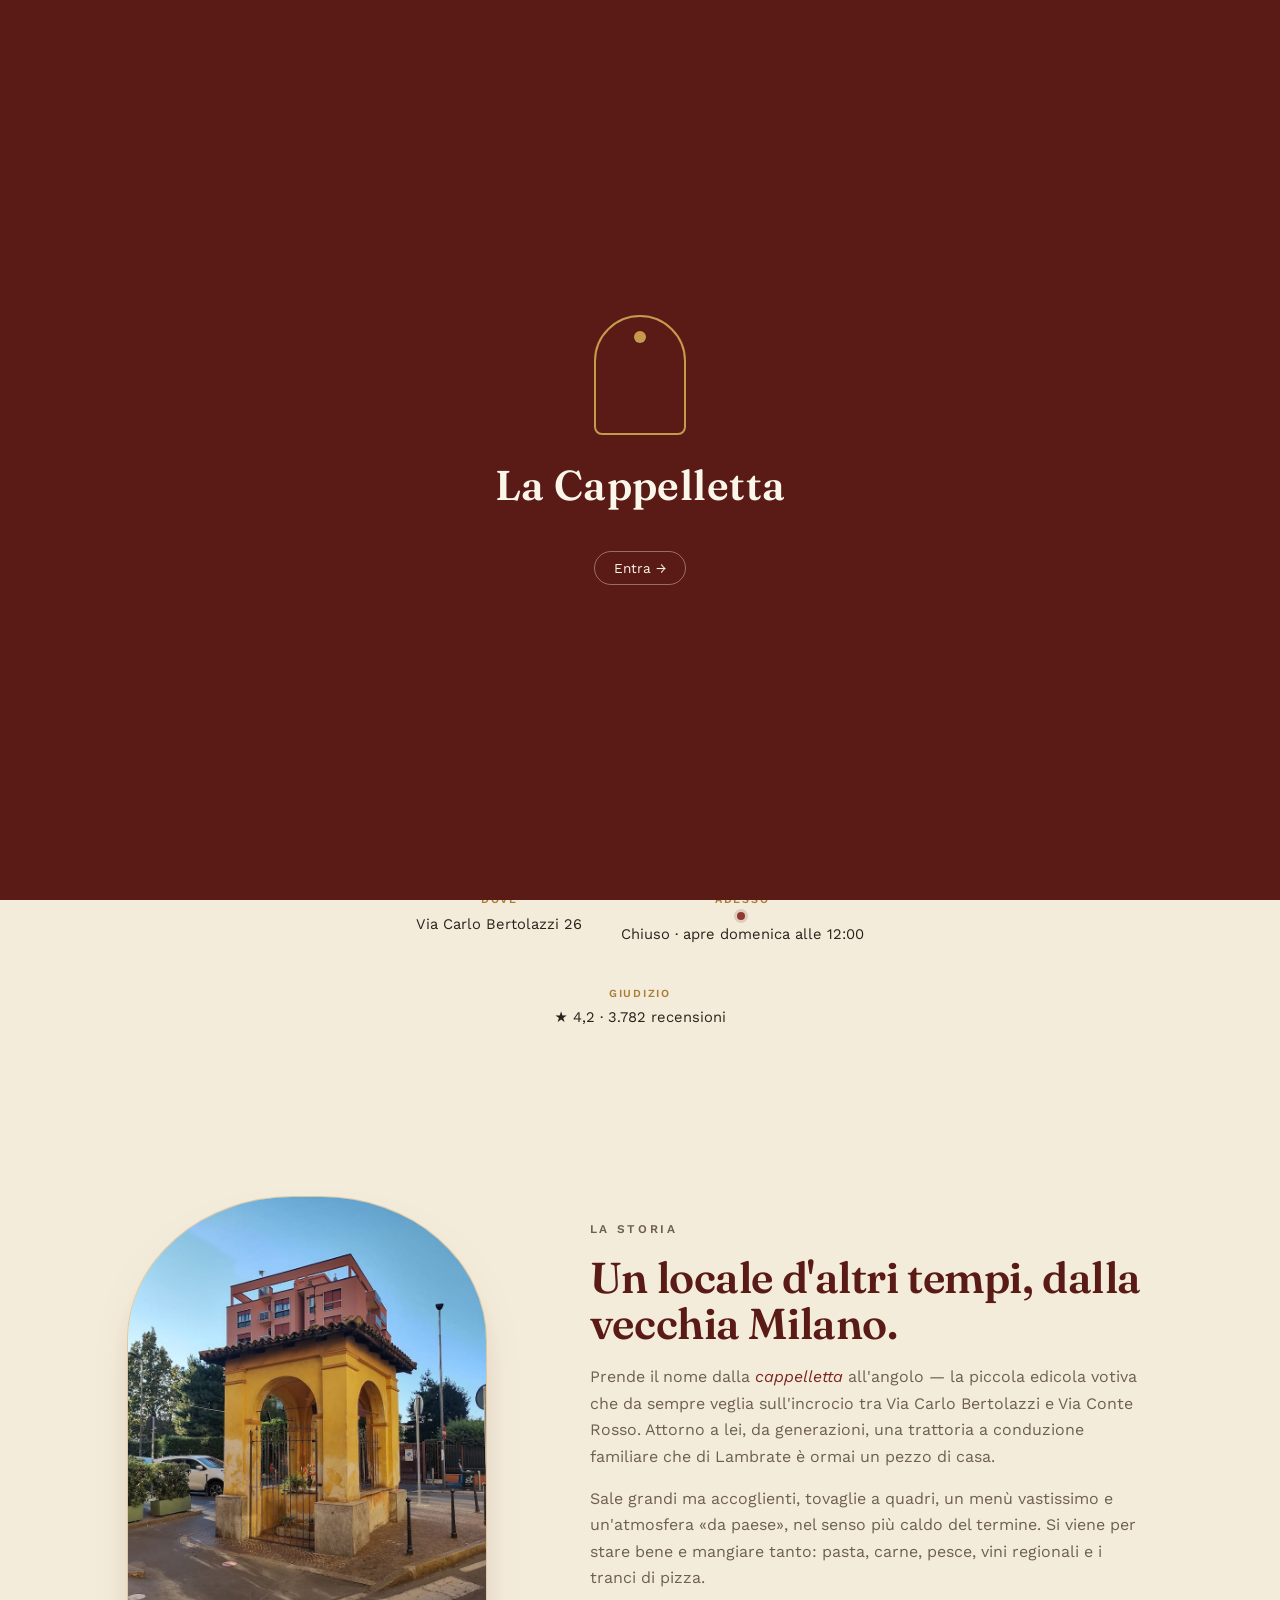
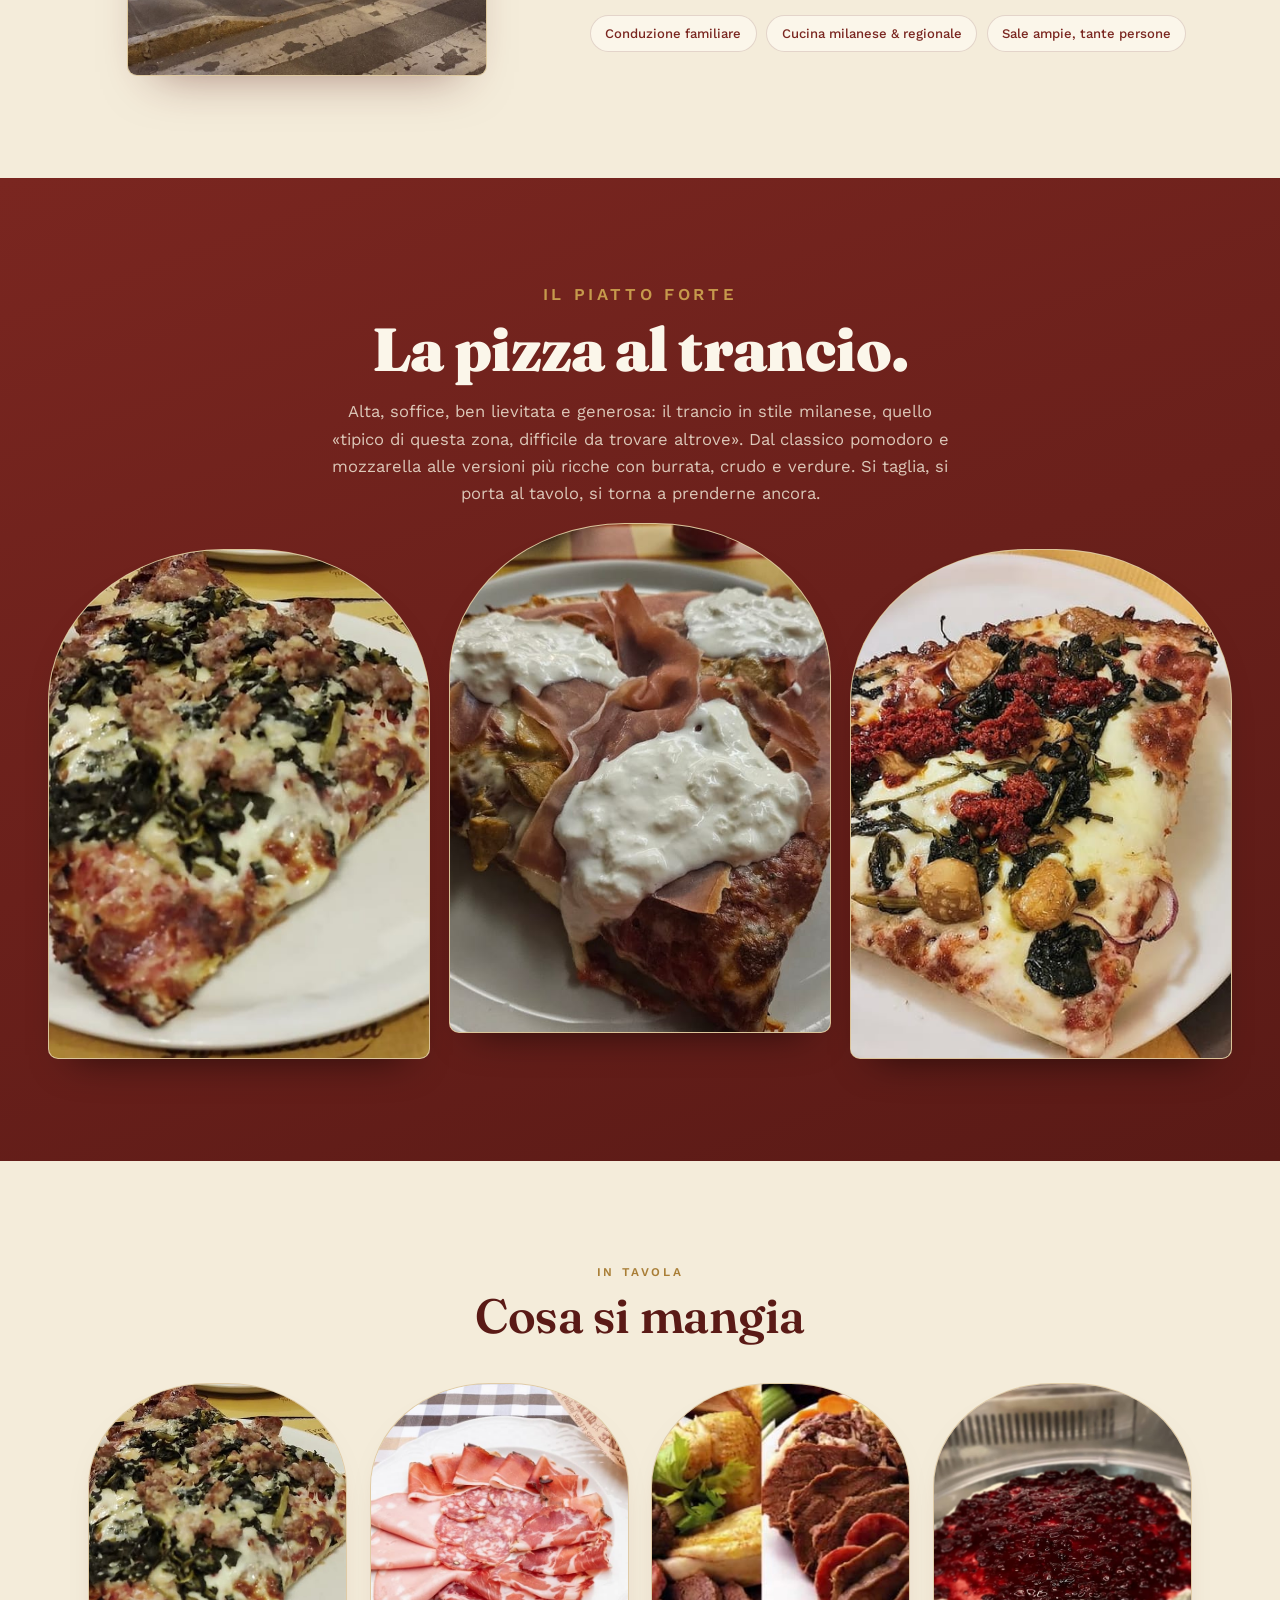
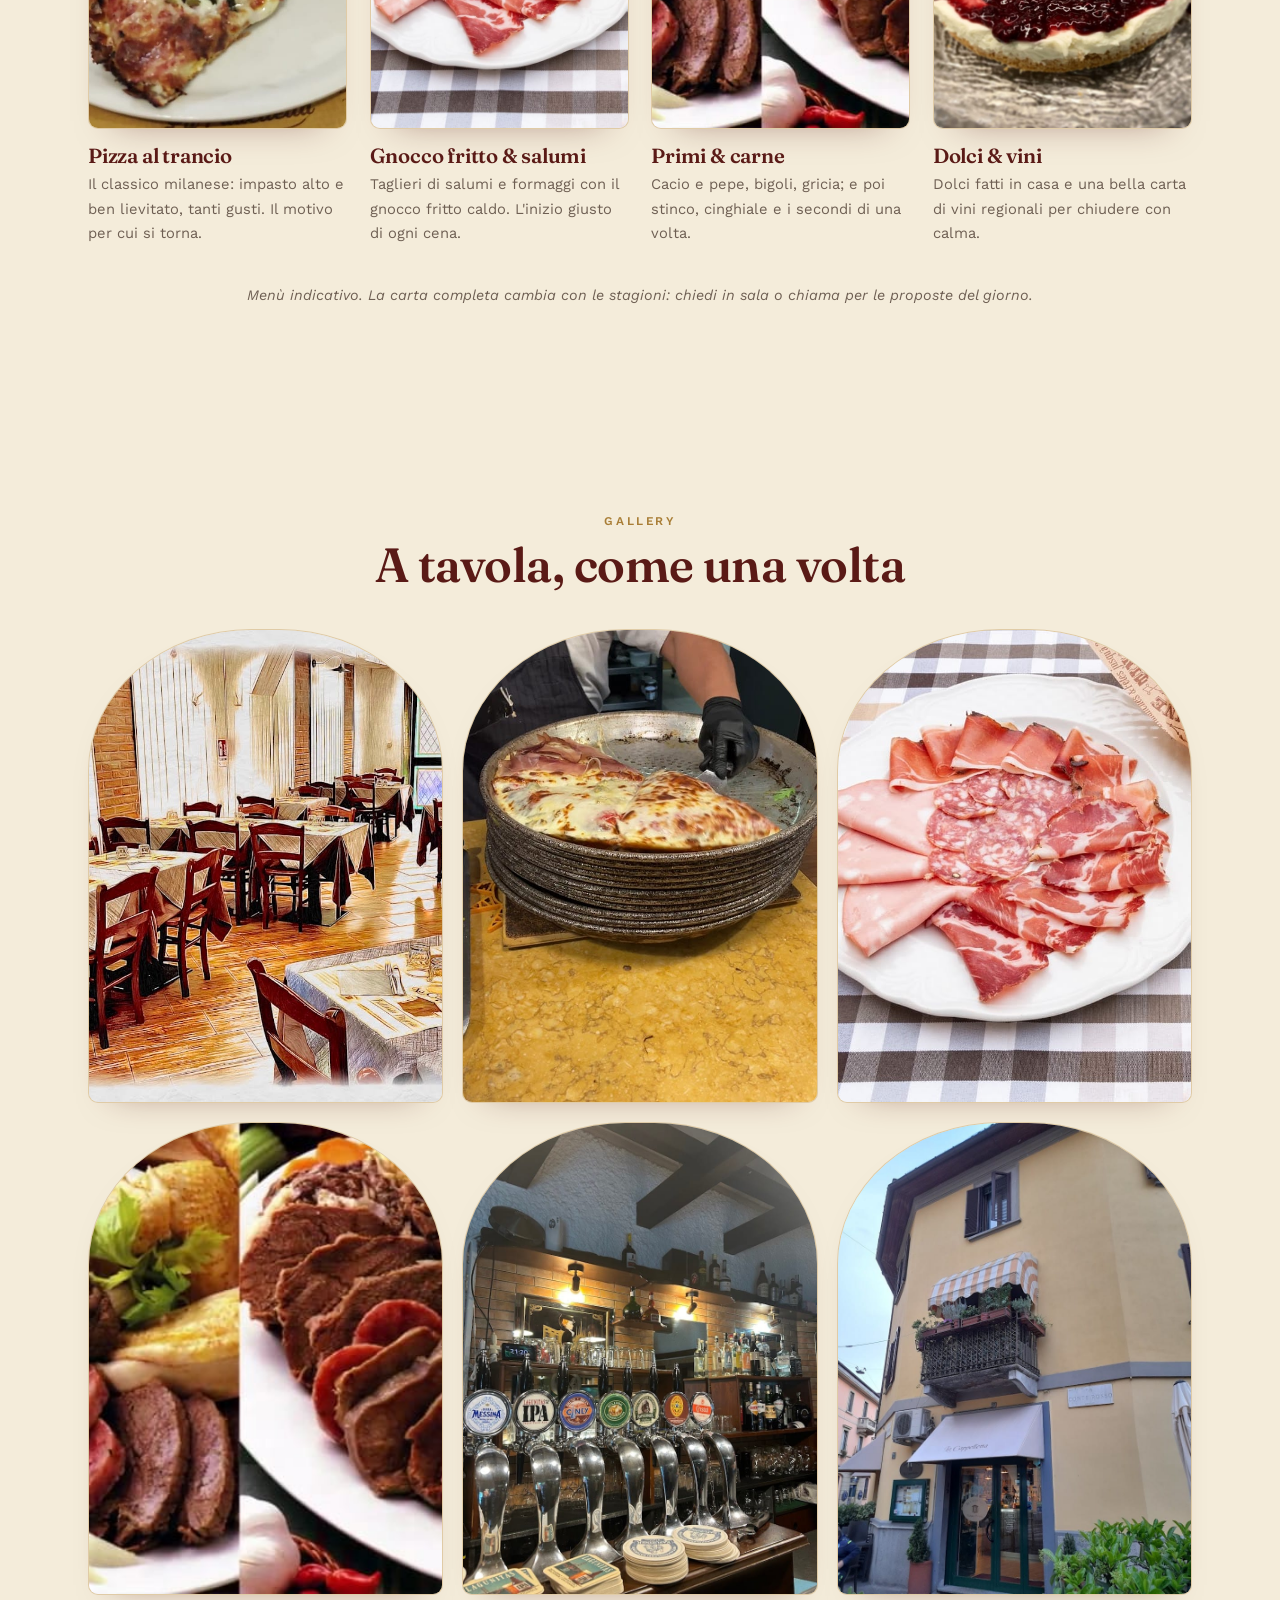
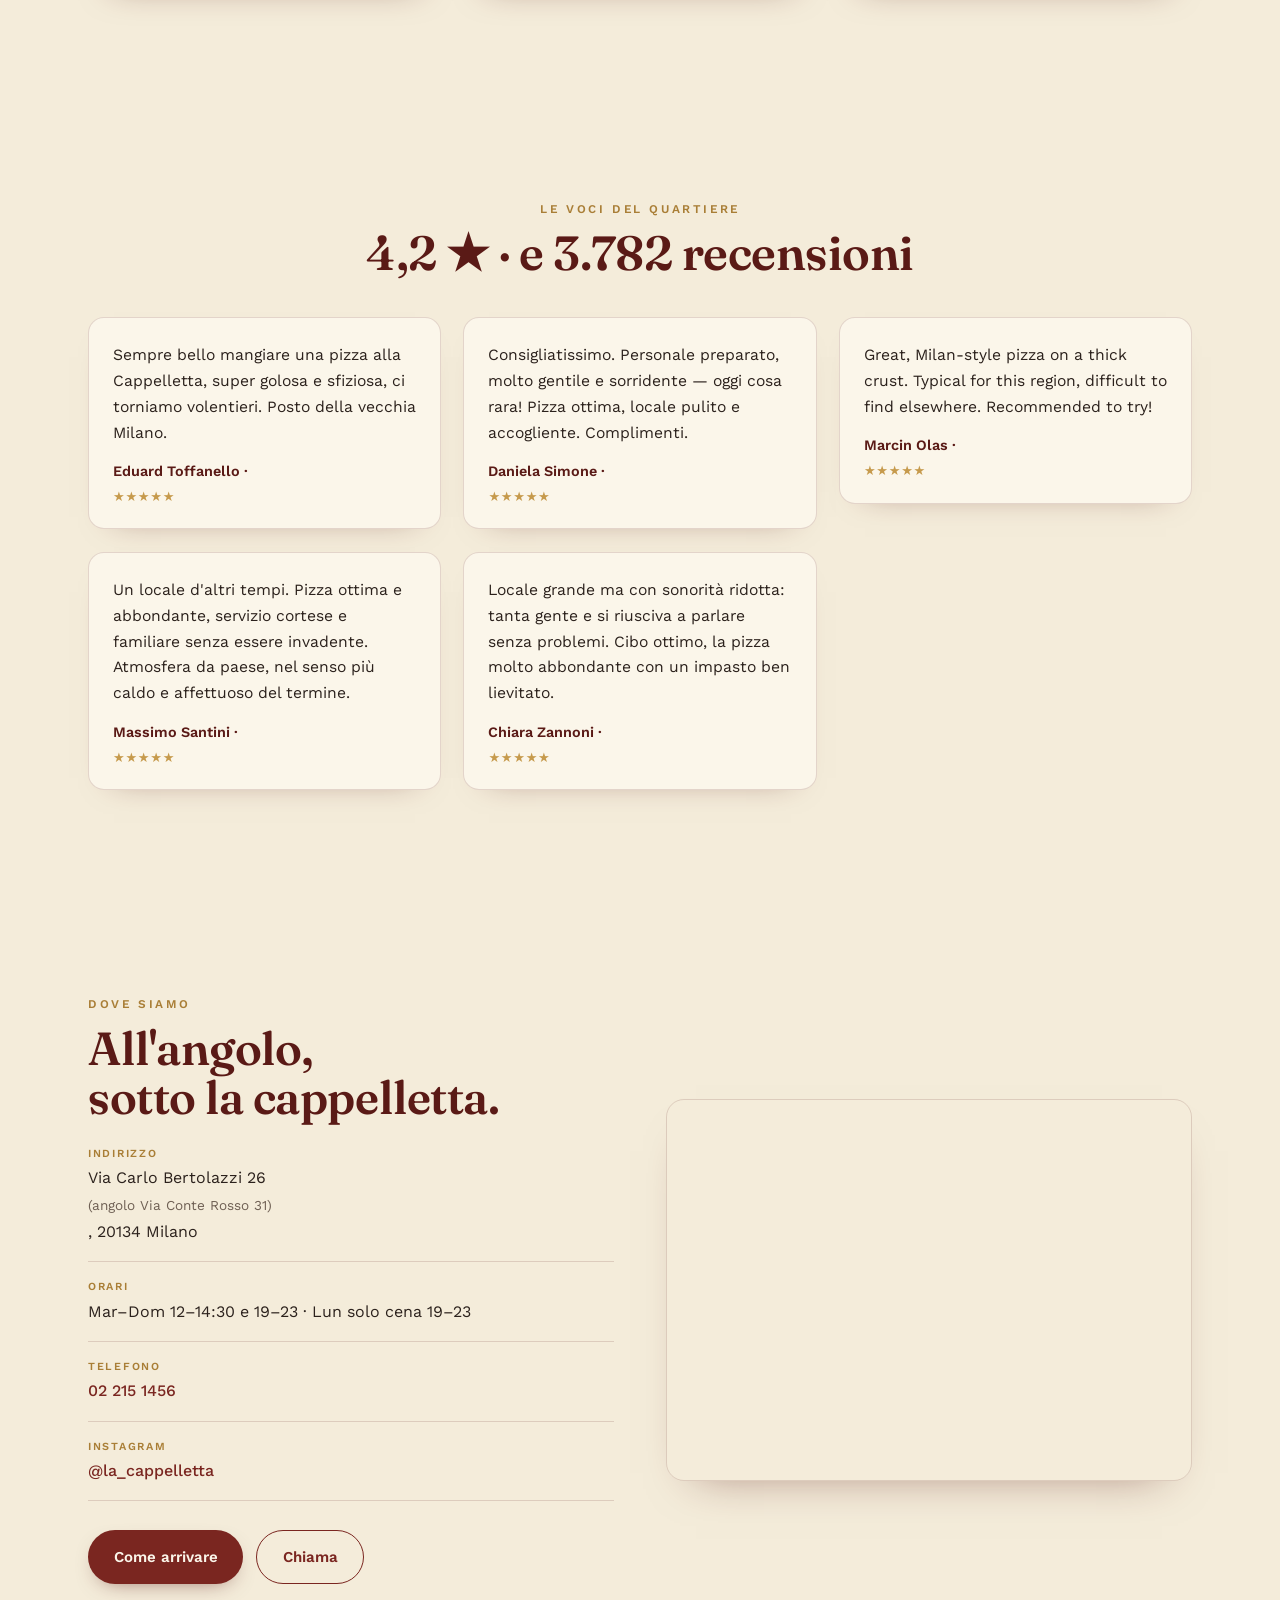
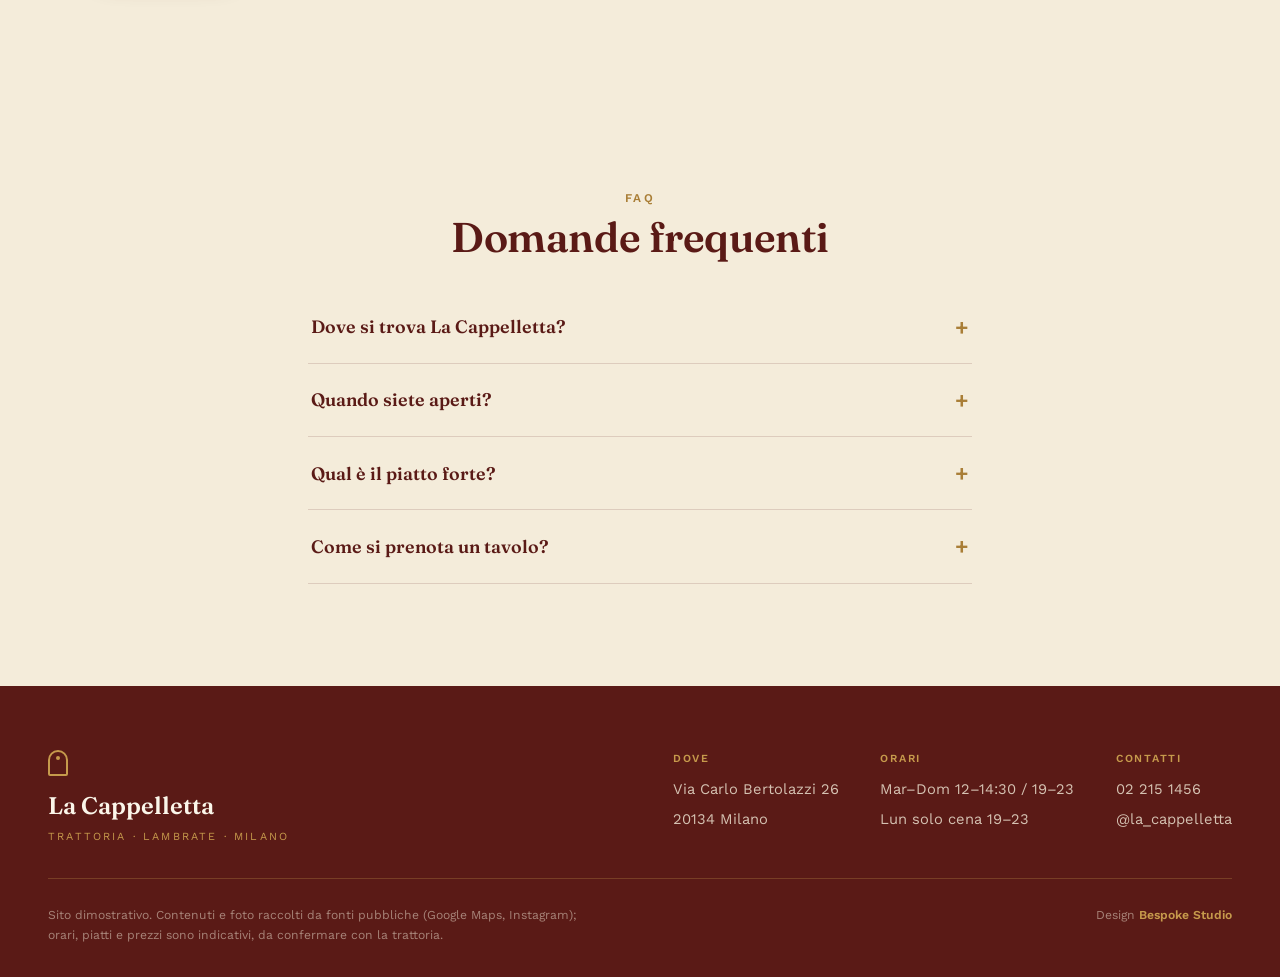
==== index.html @ 14e539c4 "La Cappelletta — sito vetrina trattoria Lambrate Co-Authored-By: Claude Opus 4.8 <noreply@anthropic." ====
<!DOCTYPE html>
<html lang="it">
<head>
<meta charset="UTF-8" />
<meta name="viewport" content="width=device-width, initial-scale=1.0" />
<title>La Cappelletta — trattoria & pizza al trancio a Lambrate · Milano</title>
<meta name="description" content="La Cappelletta: storica trattoria a conduzione familiare a Lambrate (Via Carlo Bertolazzi 26, Milano). Famosa per la pizza al trancio, il gnocco fritto e i grandi tranci. Un locale d'altri tempi, dalla vecchia Milano." />
<link rel="canonical" href="https://rotenzark.github.io/la-cappelletta/" />
<meta name="theme-color" content="#5A1A16" />
<meta property="og:type" content="restaurant.restaurant" />
<meta property="og:site_name" content="La Cappelletta" />
<meta property="og:title" content="La Cappelletta — trattoria & pizza al trancio · Lambrate" />
<meta property="og:description" content="Storica trattoria di Lambrate, famosa per la pizza al trancio e il gnocco fritto. Un locale d'altri tempi." />
<meta property="og:image" content="https://rotenzark.github.io/la-cappelletta/img/og-image.jpg" />
<meta property="og:url" content="https://rotenzark.github.io/la-cappelletta/" />
<meta property="og:locale" content="it_IT" />
<meta name="twitter:card" content="summary_large_image" />
<meta name="twitter:title" content="La Cappelletta — Lambrate, Milano" />
<meta name="twitter:description" content="Trattoria storica & pizza al trancio. Un locale d'altri tempi, dalla vecchia Milano." />
<meta name="twitter:image" content="https://rotenzark.github.io/la-cappelletta/img/og-image.jpg" />
<link rel="icon" href="img/favicon.svg" type="image/svg+xml" />
<link rel="icon" href="img/favicon-32.png" sizes="32x32" type="image/png" />
<link rel="apple-touch-icon" href="img/apple-touch-icon.png" />
<link rel="preconnect" href="https://fonts.googleapis.com" />
<link rel="preconnect" href="https://fonts.gstatic.com" crossorigin />
<link href="https://fonts.googleapis.com/css2?family=Fraunces:ital,opsz,wght@0,9..144,400;0,9..144,600;0,9..144,900;1,9..144,400;1,9..144,600&family=Work+Sans:wght@400;500;600&display=swap" rel="stylesheet" />
<link rel="stylesheet" href="css/styles.css?v=1" />
<script type="application/ld+json">
{
  "@context": "https://schema.org", "@type": "Restaurant",
  "name": "La Cappelletta",
  "description": "Storica trattoria a conduzione familiare a Lambrate, Milano: pizza al trancio, gnocco fritto, salumi, primi della casa e carni.",
  "url": "https://rotenzark.github.io/la-cappelletta/",
  "telephone": "+39022151456", "priceRange": "€€",
  "servesCuisine": ["Italiana", "Pizza al trancio", "Trattoria"],
  "image": "https://rotenzark.github.io/la-cappelletta/img/hero-facade.jpg",
  "address": { "@type": "PostalAddress", "streetAddress": "Via Carlo Bertolazzi 26", "addressLocality": "Milano", "postalCode": "20134", "addressCountry": "IT" },
  "geo": { "@type": "GeoCoordinates", "latitude": 45.4844168, "longitude": 9.2423525 },
  "aggregateRating": { "@type": "AggregateRating", "ratingValue": "4.2", "reviewCount": "3782" },
  "openingHoursSpecification": [
    { "@type": "OpeningHoursSpecification", "dayOfWeek": ["Tuesday","Wednesday","Thursday","Friday","Saturday","Sunday"], "opens": "12:00", "closes": "14:30" },
    { "@type": "OpeningHoursSpecification", "dayOfWeek": ["Monday","Tuesday","Wednesday","Thursday","Friday","Saturday","Sunday"], "opens": "19:00", "closes": "23:00" }
  ],
  "sameAs": ["https://instagram.com/la_cappelletta", "https://trattorialacappelletta.it"]
}
</script>
<script type="application/ld+json">
{
  "@context": "https://schema.org", "@type": "FAQPage",
  "mainEntity": [
    { "@type": "Question", "name": "Dove si trova La Cappelletta?", "acceptedAnswer": { "@type": "Answer", "text": "In Via Carlo Bertolazzi 26, all'angolo con Via Conte Rosso 31, a Lambrate (Milano)." } },
    { "@type": "Question", "name": "Quando siete aperti?", "acceptedAnswer": { "@type": "Answer", "text": "Da martedì a domenica 12–14:30 e 19–23. Lunedì solo cena, 19–23." } },
    { "@type": "Question", "name": "Qual è il piatto forte?", "acceptedAnswer": { "@type": "Answer", "text": "La pizza al trancio in stile milanese, alta e abbondante, insieme al gnocco fritto con i salumi." } },
    { "@type": "Question", "name": "Come si prenota un tavolo?", "acceptedAnswer": { "@type": "Answer", "text": "Chiamando lo 02 215 1456. La trattoria è grande ma molto frequentata: meglio prenotare." } }
  ]
}
</script>
</head>
<body>

<div id="intro" aria-hidden="true">
  <div class="intro-mark"><span class="intro-arch"></span><p>La Cappelletta</p></div>
  <button id="intro-skip" data-i18n="intro.skip">Entra →</button>
</div>

<header id="site-header">
  <a href="#top" class="brand" aria-label="La Cappelletta — home">
    <span class="brand-arch" aria-hidden="true"></span>
    <span class="brand-txt"><b>La Cappelletta</b><i data-i18n="brand.sub">Trattoria · Lambrate</i></span>
  </a>
  <nav class="nav" aria-label="Navigazione">
    <a href="#storia" data-i18n="nav.storia">La storia</a>
    <a href="#trancio" data-i18n="nav.trancio">Il trancio</a>
    <a href="#tavola" data-i18n="nav.tavola">In tavola</a>
    <a href="#gallery" data-i18n="nav.gallery">Gallery</a>
    <a href="#dove" data-i18n="nav.dove">Dove</a>
  </nav>
  <div class="head-actions">
    <div class="lang" role="group" aria-label="Lingua"><button data-lang="it" class="active">IT</button><span>/</span><button data-lang="en">EN</button></div>
    <a class="btn-book" href="tel:+39022151456"><span data-i18n="cta.book">Prenota</span></a>
    <button id="burger" aria-label="Menu" aria-expanded="false"><span></span><span></span><span></span></button>
  </div>
</header>

<!-- HERO · portale ad arco -->
<section id="top" class="hero">
  <p class="hero-kicker reveal" data-i18n="hero.kicker">Trattoria · Pizza al trancio · dal cuore di Lambrate</p>
  <h1 class="hero-title reveal reveal-d1">La <em>Cappelletta</em></h1>
  <figure class="hero-arch arch reveal reveal-d2">
    <img src="img/hero-facade.jpg" alt="La Cappelletta all'angolo di Via Conte Rosso, di sera" width="1400" height="1050" fetchpriority="high" />
    <span class="keystone" aria-hidden="true"></span>
  </figure>
  <p class="hero-sub reveal reveal-d2" data-i18n="hero.sub">Una storica trattoria a conduzione familiare, all'angolo dove veglia la piccola cappelletta. Pasta, carne, pesce e i grandi tranci di pizza che l'hanno resa un'icona del quartiere.</p>
  <div class="hero-cta reveal reveal-d3">
    <a class="btn btn-solid" href="tel:+39022151456" data-i18n="hero.cta1">Prenota un tavolo</a>
    <a class="btn btn-line" href="#trancio" data-i18n="hero.cta2">Il piatto forte</a>
  </div>
  <div class="hero-facts reveal reveal-d3">
    <span><b data-i18n="hero.f1">Dove</b>Via Carlo Bertolazzi 26</span>
    <span class="hf-live"><b data-i18n="hero.f2">Adesso</b><span id="live-dot"></span> <span id="live-text" data-i18n="hero.live">Controllo orari…</span></span>
    <span><b data-i18n="hero.f3">Giudizio</b>★ 4,2 · 3.782 recensioni</span>
  </div>
</section>

<!-- LA STORIA -->
<section id="storia" class="section storia">
  <figure class="storia-arch arch reveal">
    <img src="img/cappelletta.jpg" alt="La cappelletta, la piccola edicola votiva all'angolo" width="786" height="1050" loading="lazy" />
  </figure>
  <div class="storia-copy reveal">
    <p class="kicker" data-i18n="storia.kicker">La storia</p>
    <h2 data-i18n="storia.h2">Un locale d'altri tempi, dalla vecchia Milano.</h2>
    <p data-i18n="storia.p1">Prende il nome dalla <em>cappelletta</em> all'angolo — la piccola edicola votiva che da sempre veglia sull'incrocio tra Via Carlo Bertolazzi e Via Conte Rosso. Attorno a lei, da generazioni, una trattoria a conduzione familiare che di Lambrate è ormai un pezzo di casa.</p>
    <p data-i18n="storia.p2">Sale grandi ma accoglienti, tovaglie a quadri, un menù vastissimo e un'atmosfera «da paese», nel senso più caldo del termine. Si viene per stare bene e mangiare tanto: pasta, carne, pesce, vini regionali e i tranci di pizza.</p>
    <ul class="storia-badges">
      <li data-i18n="storia.b1">Conduzione familiare</li>
      <li data-i18n="storia.b2">Cucina milanese &amp; regionale</li>
      <li data-i18n="storia.b3">Sale ampie, tante persone</li>
    </ul>
  </div>
</section>

<!-- IL TRANCIO · piatto-firma -->
<section id="trancio" class="section trancio">
  <div class="trancio-head reveal">
    <p class="kicker" data-i18n="trancio.kicker">Il piatto forte</p>
    <h2 data-i18n="trancio.h2">La pizza al trancio.</h2>
    <p data-i18n="trancio.p">Alta, soffice, ben lievitata e generosa: il trancio in stile milanese, quello «tipico di questa zona, difficile da trovare altrove». Dal classico pomodoro e mozzarella alle versioni più ricche con burrata, crudo e verdure. Si taglia, si porta al tavolo, si torna a prenderne ancora.</p>
  </div>
  <div class="trancio-grid">
    <figure class="arch reveal"><img src="img/trancio-1.jpg" alt="Trancio di pizza con salsiccia e verdure" width="1400" height="788" loading="lazy" /></figure>
    <figure class="arch reveal reveal-d1"><img src="img/trancio-3.jpg" alt="Trancio con burrata e crudo" width="1400" height="1050" loading="lazy" /></figure>
    <figure class="arch reveal reveal-d2"><img src="img/trancio-2.jpg" alt="Trancio con pomodorini e mozzarella" width="1400" height="788" loading="lazy" /></figure>
  </div>
</section>

<!-- IN TAVOLA -->
<section id="tavola" class="section tavola">
  <div class="tavola-head reveal"><p class="kicker" data-i18n="tavola.kicker">In tavola</p><h2 data-i18n="tavola.h2">Cosa si mangia</h2></div>
  <div class="tavola-grid">
    <article class="dish reveal">
      <figure class="arch"><img src="img/trancio-1.jpg" alt="Pizza al trancio" width="1400" height="788" loading="lazy" /></figure>
      <h3 data-i18n="d.1t">Pizza al trancio</h3>
      <p data-i18n="d.1p">Il classico milanese: impasto alto e ben lievitato, tanti gusti. Il motivo per cui si torna.</p>
    </article>
    <article class="dish reveal reveal-d1">
      <figure class="arch"><img src="img/salumi.jpg" alt="Gnocco fritto e salumi" width="1400" height="1050" loading="lazy" /></figure>
      <h3 data-i18n="d.2t">Gnocco fritto &amp; salumi</h3>
      <p data-i18n="d.2p">Taglieri di salumi e formaggi con il gnocco fritto caldo. L'inizio giusto di ogni cena.</p>
    </article>
    <article class="dish reveal reveal-d2">
      <figure class="arch"><img src="img/carne.jpg" alt="Primi e secondi della casa" width="720" height="406" loading="lazy" /></figure>
      <h3 data-i18n="d.3t">Primi &amp; carne</h3>
      <p data-i18n="d.3p">Cacio e pepe, bigoli, gricia; e poi stinco, cinghiale e i secondi di una volta.</p>
    </article>
    <article class="dish reveal reveal-d3">
      <figure class="arch"><img src="img/dolce.jpg" alt="Un dolce della casa" width="1050" height="1050" loading="lazy" /></figure>
      <h3 data-i18n="d.4t">Dolci &amp; vini</h3>
      <p data-i18n="d.4p">Dolci fatti in casa e una bella carta di vini regionali per chiudere con calma.</p>
    </article>
  </div>
  <p class="tavola-note" data-i18n="tavola.note">Menù indicativo. La carta completa cambia con le stagioni: chiedi in sala o chiama per le proposte del giorno.</p>
</section>

<!-- GALLERY -->
<section id="gallery" class="section gallery">
  <div class="gallery-head reveal"><p class="kicker" data-i18n="gallery.kicker">Gallery</p><h2 data-i18n="gallery.h2">A tavola, come una volta</h2></div>
  <div class="gallery-grid">
    <figure class="g-item arch" data-full="img/interno.jpg"><img src="img/interno.jpg" alt="La sala della trattoria" width="1400" height="788" loading="lazy" /></figure>
    <figure class="g-item arch" data-full="img/pizzaiolo.jpg"><img src="img/pizzaiolo.jpg" alt="La preparazione della pizza al trancio" width="591" height="1050" loading="lazy" /></figure>
    <figure class="g-item arch" data-full="img/salumi.jpg"><img src="img/salumi.jpg" alt="Tagliere di salumi" width="1400" height="1050" loading="lazy" /></figure>
    <figure class="g-item arch" data-full="img/carne.jpg"><img src="img/carne.jpg" alt="Piatto di carne" width="720" height="406" loading="lazy" /></figure>
    <figure class="g-item arch" data-full="img/bar.jpg"><img src="img/bar.jpg" alt="Il bancone e le spine" width="788" height="1050" loading="lazy" /></figure>
    <figure class="g-item arch" data-full="img/facciata.jpg"><img src="img/facciata.jpg" alt="L'ingresso della trattoria" width="788" height="1050" loading="lazy" /></figure>
  </div>
</section>

<!-- RECENSIONI -->
<section id="recensioni" class="section recensioni">
  <div class="rev-head reveal"><p class="kicker" data-i18n="rev.kicker">Le voci del quartiere</p><h2 data-i18n="rev.h2">4,2 ★ · e 3.782 recensioni</h2></div>
  <div class="rev-grid">
    <blockquote class="rev reveal"><p>Sempre bello mangiare una pizza alla Cappelletta, super golosa e sfiziosa, ci torniamo volentieri. Posto della vecchia Milano.</p><cite>Eduard Toffanello · <span>★★★★★</span></cite></blockquote>
    <blockquote class="rev reveal reveal-d1"><p>Un locale d'altri tempi. Pizza ottima e abbondante, servizio cortese e familiare senza essere invadente. Atmosfera da paese, nel senso più caldo e affettuoso del termine.</p><cite>Massimo Santini · <span>★★★★★</span></cite></blockquote>
    <blockquote class="rev reveal reveal-d2"><p>Consigliatissimo. Personale preparato, molto gentile e sorridente — oggi cosa rara! Pizza ottima, locale pulito e accogliente. Complimenti.</p><cite>Daniela Simone · <span>★★★★★</span></cite></blockquote>
    <blockquote class="rev reveal"><p>Locale grande ma con sonorità ridotta: tanta gente e si riusciva a parlare senza problemi. Cibo ottimo, la pizza molto abbondante con un impasto ben lievitato.</p><cite>Chiara Zannoni · <span>★★★★★</span></cite></blockquote>
    <blockquote class="rev reveal reveal-d1"><p>Great, Milan-style pizza on a thick crust. Typical for this region, difficult to find elsewhere. Recommended to try!</p><cite>Marcin Olas · <span>★★★★★</span></cite></blockquote>
  </div>
</section>

<!-- DOVE -->
<section id="dove" class="section dove">
  <div class="dove-grid">
    <div class="dove-info reveal">
      <p class="kicker" data-i18n="dove.kicker">Dove siamo</p>
      <h2 data-i18n="dove.h2">All'angolo,<br>sotto la cappelletta.</h2>
      <ul class="dove-list">
        <li><b data-i18n="dove.addr">Indirizzo</b> Via Carlo Bertolazzi 26 <span class="dim" data-i18n="dove.addr2">(angolo Via Conte Rosso 31)</span>, 20134 Milano</li>
        <li><b data-i18n="dove.hours">Orari</b> <span data-i18n="dove.hoursv">Mar–Dom 12–14:30 e 19–23 · Lun solo cena 19–23</span></li>
        <li><b data-i18n="dove.phone">Telefono</b> <a href="tel:+39022151456">02 215 1456</a></li>
        <li><b>Instagram</b> <a href="https://instagram.com/la_cappelletta" target="_blank" rel="noopener">@la_cappelletta</a></li>
      </ul>
      <div class="dove-cta">
        <a class="btn btn-solid" href="https://www.google.com/maps/dir/?api=1&destination=La+Cappelletta+Via+Carlo+Bertolazzi+26+Milano" target="_blank" rel="noopener" data-i18n="dove.route">Come arrivare</a>
        <a class="btn btn-line" href="tel:+39022151456" data-i18n="dove.call">Chiama</a>
      </div>
    </div>
    <div class="dove-map reveal"><iframe title="Mappa La Cappelletta" src="https://www.google.com/maps?q=La+Cappelletta+Via+Carlo+Bertolazzi+26+Milano&output=embed" loading="lazy" referrerpolicy="no-referrer-when-downgrade"></iframe></div>
  </div>
</section>

<!-- FAQ -->
<section id="faq" class="section faq">
  <div class="faq-head reveal"><p class="kicker">FAQ</p><h2 data-i18n="faq.h2">Domande frequenti</h2></div>
  <div class="faq-list reveal">
    <details><summary data-i18n="faq.q1">Dove si trova La Cappelletta?</summary><p data-i18n="faq.a1">In Via Carlo Bertolazzi 26, all'angolo con Via Conte Rosso 31, a Lambrate (Milano).</p></details>
    <details><summary data-i18n="faq.q2">Quando siete aperti?</summary><p data-i18n="faq.a2">Da martedì a domenica 12–14:30 e 19–23. Lunedì solo cena, 19–23.</p></details>
    <details><summary data-i18n="faq.q3">Qual è il piatto forte?</summary><p data-i18n="faq.a3">La pizza al trancio in stile milanese, alta e abbondante, insieme al gnocco fritto con i salumi.</p></details>
    <details><summary data-i18n="faq.q4">Come si prenota un tavolo?</summary><p data-i18n="faq.a4">Chiamando lo 02 215 1456. La trattoria è grande ma molto frequentata: meglio prenotare.</p></details>
  </div>
</section>

<footer id="site-footer">
  <div class="foot-main">
    <div class="foot-brand"><span class="brand-arch" aria-hidden="true"></span><b>La Cappelletta</b><i data-i18n="foot.sub">Trattoria · Lambrate · Milano</i></div>
    <div class="foot-cols">
      <div><b data-i18n="foot.where">Dove</b><span>Via Carlo Bertolazzi 26</span><span>20134 Milano</span></div>
      <div><b data-i18n="foot.hours">Orari</b><span>Mar–Dom 12–14:30 / 19–23</span><span data-i18n="foot.hours2">Lun solo cena 19–23</span></div>
      <div><b data-i18n="foot.contact">Contatti</b><a href="tel:+39022151456">02 215 1456</a><a href="https://instagram.com/la_cappelletta" target="_blank" rel="noopener">@la_cappelletta</a></div>
    </div>
  </div>
  <div class="foot-bottom">
    <p data-i18n="foot.disclaimer">Sito dimostrativo. Contenuti e foto raccolti da fonti pubbliche (Google Maps, Instagram); orari, piatti e prezzi sono indicativi, da confermare con la trattoria.</p>
    <p class="foot-credit">Design <a href="https://bespokestud.io" target="_blank" rel="noopener">Bespoke Studio</a></p>
  </div>
</footer>

<nav class="action-bar" aria-label="Azioni rapide">
  <a href="tel:+39022151456"><span data-i18n="ab.call">Chiama</span></a>
  <a href="https://instagram.com/la_cappelletta" target="_blank" rel="noopener"><span>Instagram</span></a>
  <a href="https://www.google.com/maps/dir/?api=1&destination=La+Cappelletta+Via+Carlo+Bertolazzi+26+Milano" target="_blank" rel="noopener"><span data-i18n="ab.route">Indicazioni</span></a>
</nav>

<div id="lightbox" aria-hidden="true"><button id="lb-close" aria-label="Chiudi">✕</button><img id="lb-img" src="" alt="" /></div>
<script src="js/main.js?v=1"></script>
</body>
</html>
---- css/styles.css ----
/* ===== LA CAPPELLETTA · styles.css ===== */
:root{
  --cream:#F4ECDA; --cream2:#EBE1CC; --paper:#FBF6EA;
  --wine:#7A2620; --wine-deep:#5A1A16; --wine-soft:#8E3A31;
  --brass:#C69A4C; --brass-d:#A97E36;
  --ink:#2B211C; --muted:#6E5F53; --line:rgba(90,26,22,.15);
  --serif:'Fraunces',Georgia,'Times New Roman',serif;
  --sans:'Work Sans',system-ui,-apple-system,sans-serif;
  --arch:46% 46% 10px 10px / 30% 30% 10px 10px;
  --wrap:1200px;
}
*{margin:0;padding:0;box-sizing:border-box}
html{scroll-behavior:smooth;overflow-x:clip;-webkit-text-size-adjust:100%}
body{font-family:var(--sans);background:var(--cream);color:var(--ink);line-height:1.65;-webkit-font-smoothing:antialiased;overflow-x:clip}
img{max-width:100%;display:block}
a{color:inherit;text-decoration:none}
h1,h2,h3{font-family:var(--serif);font-weight:600;line-height:1.06;letter-spacing:-.01em}
em{font-style:italic}
.section{padding:clamp(3.6rem,8vw,7rem) clamp(1.15rem,5vw,3rem);max-width:var(--wrap);margin:0 auto;overflow-x:clip}
.kicker{font-size:.74rem;font-weight:600;letter-spacing:.22em;text-transform:uppercase;color:var(--brass-d)}

/* arch motif */
.arch{border-radius:var(--arch);overflow:hidden;background:var(--cream2)}
.arch img{width:100%;height:100%;object-fit:cover}

/* buttons */
.btn{display:inline-flex;align-items:center;gap:.5rem;font-weight:600;font-size:.94rem;padding:.85rem 1.6rem;border-radius:999px;transition:transform .18s,background .18s,color .18s,box-shadow .18s;cursor:pointer;white-space:nowrap}
.btn-solid{background:var(--wine);color:var(--paper);box-shadow:0 8px 22px -12px rgba(90,26,22,.7)}
.btn-solid:hover{background:var(--wine-deep);transform:translateY(-2px)}
.btn-line{border:1.5px solid var(--wine);color:var(--wine)}
.btn-line:hover{background:var(--wine);color:var(--paper);transform:translateY(-2px)}

/* ===== INTRO ===== */
#intro{position:fixed;inset:0;z-index:120;background:var(--wine-deep);display:flex;flex-direction:column;align-items:center;justify-content:center;gap:1.6rem;transition:opacity .7s ease,visibility .7s}
#intro.done{opacity:0;visibility:hidden}
.intro-mark{display:flex;flex-direction:column;align-items:center;gap:1rem}
.intro-arch{width:92px;height:120px;border-radius:46px 46px 8px 8px;border:2.5px solid var(--brass);position:relative;animation:riseArch 1s ease both}
.intro-arch::after{content:"";position:absolute;left:50%;top:14px;transform:translateX(-50%);width:12px;height:12px;border-radius:50%;background:var(--brass)}
.intro-mark p{font-family:var(--serif);font-size:clamp(1.8rem,5vw,2.6rem);color:var(--paper);font-weight:600;letter-spacing:.01em;animation:fadeUp .9s .25s ease both}
#intro-skip{margin-top:.4rem;background:none;border:1px solid rgba(244,236,218,.4);color:var(--paper);padding:.5rem 1.2rem;border-radius:999px;font-family:var(--sans);font-size:.85rem;cursor:pointer;transition:background .2s}
#intro-skip:hover{background:rgba(244,236,218,.14)}
@keyframes riseArch{from{opacity:0;transform:translateY(18px) scaleY(.7)}to{opacity:1;transform:none}}
@keyframes fadeUp{from{opacity:0;transform:translateY(14px)}to{opacity:1;transform:none}}

/* ===== HEADER ===== */
#site-header{position:sticky;top:0;z-index:90;display:flex;align-items:center;justify-content:space-between;gap:1rem;padding:.7rem clamp(1.15rem,5vw,3rem);background:rgba(244,236,218,.82);backdrop-filter:blur(11px);border-bottom:1px solid transparent;transition:border-color .3s,box-shadow .3s}
#site-header.scrolled{border-color:var(--line);box-shadow:0 6px 24px -18px rgba(90,26,22,.6)}
.brand{display:flex;align-items:center;gap:.6rem}
.brand-arch{width:20px;height:26px;border-radius:10px 10px 2px 2px;border:2px solid var(--wine);position:relative;flex:none}
.brand-arch::after{content:"";position:absolute;left:50%;top:4px;transform:translateX(-50%);width:4px;height:4px;border-radius:50%;background:var(--brass)}
.brand-txt{display:flex;flex-direction:column;line-height:1.05}
.brand-txt b{font-family:var(--serif);font-size:1.12rem;font-weight:600;color:var(--wine-deep)}
.brand-txt i{font-style:normal;font-size:.62rem;letter-spacing:.2em;text-transform:uppercase;color:var(--muted)}
.nav{display:flex;gap:1.6rem}
.nav a{font-size:.9rem;font-weight:500;color:var(--ink);position:relative;padding:.2rem 0}
.nav a::after{content:"";position:absolute;left:0;bottom:-2px;width:0;height:2px;background:var(--brass);transition:width .25s}
.nav a:hover::after{width:100%}
.head-actions{display:flex;align-items:center;gap:.9rem}
.lang{display:flex;align-items:center;gap:.25rem;font-size:.82rem;color:var(--muted)}
.lang button{background:none;border:none;font-family:inherit;font-size:.82rem;color:var(--muted);cursor:pointer;padding:.1rem .2rem}
.lang button.active{color:var(--wine);font-weight:600}
.btn-book{background:var(--wine);color:var(--paper);padding:.5rem 1.15rem;border-radius:999px;font-size:.86rem;font-weight:600;transition:background .2s,transform .2s}
.btn-book:hover{background:var(--wine-deep);transform:translateY(-1px)}
#burger{display:none;flex-direction:column;gap:5px;background:none;border:none;cursor:pointer;padding:.3rem}
#burger span{width:23px;height:2px;background:var(--wine-deep);border-radius:2px;transition:.3s}
#burger[aria-expanded="true"] span:nth-child(1){transform:translateY(7px) rotate(45deg)}
#burger[aria-expanded="true"] span:nth-child(2){opacity:0}
#burger[aria-expanded="true"] span:nth-child(3){transform:translateY(-7px) rotate(-45deg)}

/* ===== HERO ===== */
.hero{max-width:920px;margin:0 auto;padding:clamp(2.4rem,6vw,4.4rem) clamp(1.15rem,5vw,3rem) clamp(2.6rem,6vw,4rem);text-align:center;display:flex;flex-direction:column;align-items:center}
.hero-kicker{color:var(--brass-d);font-size:.78rem;font-weight:600;letter-spacing:.2em;text-transform:uppercase}
.hero-title{font-size:clamp(2.9rem,9vw,5.4rem);font-weight:900;color:var(--wine-deep);margin:.6rem 0 1.3rem}
.hero-title em{color:var(--wine);font-weight:600}
.hero-arch{width:min(430px,80vw);aspect-ratio:4/3.4;position:relative;box-shadow:0 30px 60px -30px rgba(90,26,22,.6);border:1px solid rgba(198,154,76,.4)}
.hero-arch .keystone{position:absolute;left:50%;top:14px;transform:translateX(-50%);width:16px;height:16px;border-radius:50%;background:var(--brass);box-shadow:0 0 0 5px rgba(244,236,218,.85)}
.hero-sub{max-width:560px;margin:1.5rem auto 0;color:var(--muted);font-size:1.06rem}
.hero-cta{display:flex;gap:.8rem;justify-content:center;flex-wrap:wrap;margin-top:1.6rem}
.hero-facts{display:flex;gap:2.4rem;justify-content:center;flex-wrap:wrap;margin-top:2.2rem;padding-top:1.7rem;border-top:1px solid var(--line);width:100%;max-width:620px}
.hero-facts span{display:flex;flex-direction:column;gap:.15rem;font-size:.92rem;color:var(--ink)}
.hero-facts b{font-size:.68rem;font-weight:600;letter-spacing:.16em;text-transform:uppercase;color:var(--brass-d)}
.hf-live{align-items:center}
#live-dot{display:inline-block;width:8px;height:8px;border-radius:50%;background:var(--muted);margin-right:.1rem}
#live-dot.open{background:#3f8f52;box-shadow:0 0 0 3px rgba(63,143,82,.2)}
#live-dot.closed{background:var(--wine-soft);box-shadow:0 0 0 3px rgba(142,58,49,.18)}

/* ===== STORIA ===== */
.storia{display:grid;grid-template-columns:.8fr 1.1fr;gap:clamp(2rem,5vw,4.5rem);align-items:center}
.storia-arch{width:100%;max-width:360px;aspect-ratio:3/4;justify-self:center;box-shadow:0 24px 50px -28px rgba(90,26,22,.55);border:1px solid rgba(198,154,76,.35)}
.storia-copy h2{font-size:clamp(1.8rem,4vw,2.7rem);color:var(--wine-deep);margin:.7rem 0 1.1rem}
.storia-copy p{color:var(--muted);margin-bottom:1rem;max-width:56ch}
.storia-copy em{color:var(--wine);font-style:italic}
.storia-badges{list-style:none;display:flex;flex-wrap:wrap;gap:.6rem;margin-top:1.5rem}
.storia-badges li{font-size:.82rem;font-weight:500;padding:.4rem .9rem;border:1px solid var(--line);border-radius:999px;color:var(--wine);background:var(--paper)}

/* ===== TRANCIO ===== */
.trancio{background:linear-gradient(160deg,var(--wine) 0%,var(--wine-deep) 100%);color:var(--paper);max-width:none;border-radius:0}
.trancio>*{max-width:var(--wrap);margin-inline:auto}
.trancio-head{text-align:center;max-width:640px}
.trancio-head .kicker{color:var(--brass)}
.trancio-head h2{font-size:clamp(2.2rem,6vw,3.8rem);color:var(--paper);margin:.6rem 0 1rem;font-weight:900}
.trancio-head p{color:rgba(244,236,218,.82);font-size:1.04rem}
.trancio-grid{display:grid;grid-template-columns:repeat(3,1fr);gap:1.2rem;margin-top:2.6rem}
.trancio-grid figure{aspect-ratio:3/4;border:1px solid rgba(198,154,76,.4);box-shadow:0 22px 40px -26px rgba(0,0,0,.7)}
.trancio-grid figure:nth-child(2){transform:translateY(-26px)}

/* ===== TAVOLA ===== */
.tavola-head{text-align:center;margin-bottom:2.6rem}
.tavola-head h2{font-size:clamp(1.9rem,5vw,3rem);color:var(--wine-deep);margin-top:.5rem}
.tavola-grid{display:grid;grid-template-columns:repeat(4,1fr);gap:1.4rem}
.dish figure{aspect-ratio:3/4;margin-bottom:1rem;box-shadow:0 18px 36px -26px rgba(90,26,22,.5);border:1px solid rgba(198,154,76,.3)}
.dish h3{font-size:1.28rem;color:var(--wine-deep);margin-bottom:.35rem}
.dish p{font-size:.92rem;color:var(--muted)}
.tavola-note{text-align:center;margin-top:2.4rem;font-size:.9rem;color:var(--muted);font-style:italic}

/* ===== GALLERY ===== */
.gallery-head{text-align:center;margin-bottom:2.4rem}
.gallery-head h2{font-size:clamp(1.9rem,5vw,3rem);color:var(--wine-deep);margin-top:.5rem}
.gallery-grid{display:grid;grid-template-columns:repeat(3,1fr);gap:1.2rem}
.g-item{aspect-ratio:3/4;cursor:pointer;border:1px solid rgba(198,154,76,.3);box-shadow:0 16px 34px -26px rgba(90,26,22,.5)}
.g-item img{transition:transform .5s}
.g-item:hover img{transform:scale(1.05)}

/* ===== RECENSIONI ===== */
.recensioni{text-align:center}
.rev-head{margin-bottom:2.4rem}
.rev-head h2{font-size:clamp(1.9rem,5vw,3rem);color:var(--wine-deep);margin-top:.5rem}
.rev-grid{columns:3;column-gap:1.4rem;text-align:left}
.rev{break-inside:avoid;margin-bottom:1.4rem;background:var(--paper);border:1px solid var(--line);border-radius:16px;padding:1.5rem 1.5rem 1.3rem;box-shadow:0 14px 30px -26px rgba(90,26,22,.5)}
.rev p{font-size:.98rem;color:var(--ink);margin-bottom:.9rem}
.rev cite{font-style:normal;font-weight:600;font-size:.9rem;color:var(--wine-deep);display:flex;flex-direction:column;gap:.15rem}
.rev cite span{color:var(--brass);letter-spacing:.05em;font-size:.82rem}

/* ===== DOVE ===== */
.dove-grid{display:grid;grid-template-columns:1fr 1fr;gap:clamp(1.6rem,4vw,3.4rem);align-items:center}
.dove-info h2{font-size:clamp(1.9rem,5vw,2.9rem);color:var(--wine-deep);margin:.6rem 0 1.4rem}
.dove-list{list-style:none;display:flex;flex-direction:column;gap:1rem;margin-bottom:1.8rem}
.dove-list li{display:flex;flex-direction:column;gap:.15rem;font-size:1rem;padding-bottom:1rem;border-bottom:1px solid var(--line)}
.dove-list b{font-size:.68rem;font-weight:600;letter-spacing:.16em;text-transform:uppercase;color:var(--brass-d)}
.dove-list a{color:var(--wine);font-weight:500}
.dove-list .dim{color:var(--muted);font-size:.85em}
.dove-cta{display:flex;gap:.8rem;flex-wrap:wrap}
.dove-map{border-radius:18px;overflow:hidden;border:1px solid var(--line);box-shadow:0 22px 44px -30px rgba(90,26,22,.5)}
.dove-map iframe{width:100%;height:100%;min-height:380px;border:0;display:block;filter:sepia(.12) saturate(1.05)}

/* ===== FAQ ===== */
.faq{max-width:760px}
.faq-head{text-align:center;margin-bottom:2rem}
.faq-head h2{font-size:clamp(1.8rem,4vw,2.6rem);color:var(--wine-deep);margin-top:.4rem}
.faq-list details{border-bottom:1px solid var(--line);padding:1.1rem .2rem}
.faq-list summary{font-family:var(--serif);font-size:1.12rem;font-weight:600;color:var(--wine-deep);cursor:pointer;list-style:none;display:flex;justify-content:space-between;align-items:center;gap:1rem}
.faq-list summary::-webkit-details-marker{display:none}
.faq-list summary::after{content:"+";font-family:var(--sans);color:var(--brass-d);font-size:1.4rem;transition:transform .25s}
.faq-list details[open] summary::after{transform:rotate(45deg)}
.faq-list p{color:var(--muted);margin-top:.7rem;font-size:.98rem}

/* ===== FOOTER ===== */
#site-footer{background:var(--wine-deep);color:rgba(244,236,218,.8);padding:clamp(2.6rem,6vw,4rem) clamp(1.15rem,5vw,3rem) 2rem}
.foot-main{max-width:var(--wrap);margin:0 auto;display:flex;justify-content:space-between;gap:2rem;flex-wrap:wrap;padding-bottom:2rem;border-bottom:1px solid rgba(198,154,76,.28)}
.foot-brand{display:flex;flex-direction:column;gap:.2rem}
.foot-brand .brand-arch{border-color:var(--brass);margin-bottom:.4rem}
.foot-brand .brand-arch::after{background:var(--brass)}
.foot-brand b{font-family:var(--serif);font-size:1.5rem;color:var(--paper);font-weight:600}
.foot-brand i{font-style:normal;font-size:.68rem;letter-spacing:.2em;text-transform:uppercase;color:var(--brass)}
.foot-cols{display:flex;gap:2.6rem;flex-wrap:wrap}
.foot-cols div{display:flex;flex-direction:column;gap:.35rem}
.foot-cols b{font-size:.68rem;font-weight:600;letter-spacing:.16em;text-transform:uppercase;color:var(--brass);margin-bottom:.2rem}
.foot-cols span,.foot-cols a{font-size:.92rem;color:rgba(244,236,218,.8)}
.foot-cols a:hover{color:var(--paper)}
.foot-bottom{max-width:var(--wrap);margin:1.6rem auto 0;display:flex;justify-content:space-between;gap:1rem;flex-wrap:wrap}
.foot-bottom p{font-size:.76rem;color:rgba(244,236,218,.5);max-width:70ch}
.foot-credit a{color:var(--brass);font-weight:600}

/* ===== ACTION BAR ===== */
.action-bar{display:none;position:fixed;bottom:0;left:0;right:0;z-index:80;background:var(--wine-deep);border-top:1px solid rgba(198,154,76,.3)}
.action-bar a{flex:1;text-align:center;padding:.85rem .3rem;font-size:.82rem;font-weight:600;color:var(--paper);border-right:1px solid rgba(198,154,76,.2)}
.action-bar a:last-child{border-right:none}

/* ===== LIGHTBOX ===== */
#lightbox{position:fixed;inset:0;z-index:130;background:rgba(42,33,28,.94);display:flex;align-items:center;justify-content:center;padding:2rem;opacity:0;visibility:hidden;transition:opacity .3s,visibility .3s}
#lightbox.open{opacity:1;visibility:visible}
#lightbox img{max-width:92vw;max-height:88vh;border-radius:20px 20px 10px 10px;border:1px solid rgba(198,154,76,.4)}
#lb-close{position:absolute;top:1.3rem;right:1.6rem;background:none;border:none;color:var(--paper);font-size:2rem;cursor:pointer;line-height:1}

/* ===== REVEAL ===== */
.reveal{opacity:0;transform:translateY(24px);transition:opacity .7s cubic-bezier(.2,.7,.2,1),transform .7s cubic-bezier(.2,.7,.2,1)}
.reveal.in{opacity:1;transform:none}
.reveal-d1{transition-delay:.1s}.reveal-d2{transition-delay:.2s}.reveal-d3{transition-delay:.3s}

/* ===== RESPONSIVE ===== */
@media(max-width:900px){
  .nav{position:fixed;inset:0 0 0 auto;width:min(78vw,320px);flex-direction:column;justify-content:center;gap:1.8rem;background:var(--wine-deep);padding:2rem;transform:translateX(100%);transition:transform .35s;z-index:95}
  .nav.open{transform:none}
  .nav a{color:var(--paper);font-size:1.2rem;font-family:var(--serif)}
  .nav a::after{background:var(--brass)}
  #burger{display:flex}
  .storia{grid-template-columns:1fr;text-align:center}
  .storia-copy p{margin-inline:auto}
  .storia-badges{justify-content:center}
  .dove-grid{grid-template-columns:1fr}
  .tavola-grid{grid-template-columns:repeat(2,1fr)}
  .rev-grid{columns:2}
  .action-bar{display:flex}
  #site-footer{padding-bottom:5rem}
}
@media(max-width:560px){
  .nav{width:100%}
  .btn-book{display:none}
  .trancio-grid{grid-template-columns:1fr;gap:1.4rem}
  .trancio-grid figure{aspect-ratio:4/3;transform:none!important}
  .tavola-grid{grid-template-columns:1fr}
  .gallery-grid{grid-template-columns:1fr 1fr}
  .rev-grid{columns:1}
  .hero-facts{gap:1.4rem}
}

/* ===== REDUCED MOTION ===== */
@media(prefers-reduced-motion:reduce){
  *{animation:none!important;transition:none!important}
  .reveal{opacity:1;transform:none}
  html{scroll-behavior:auto}
}
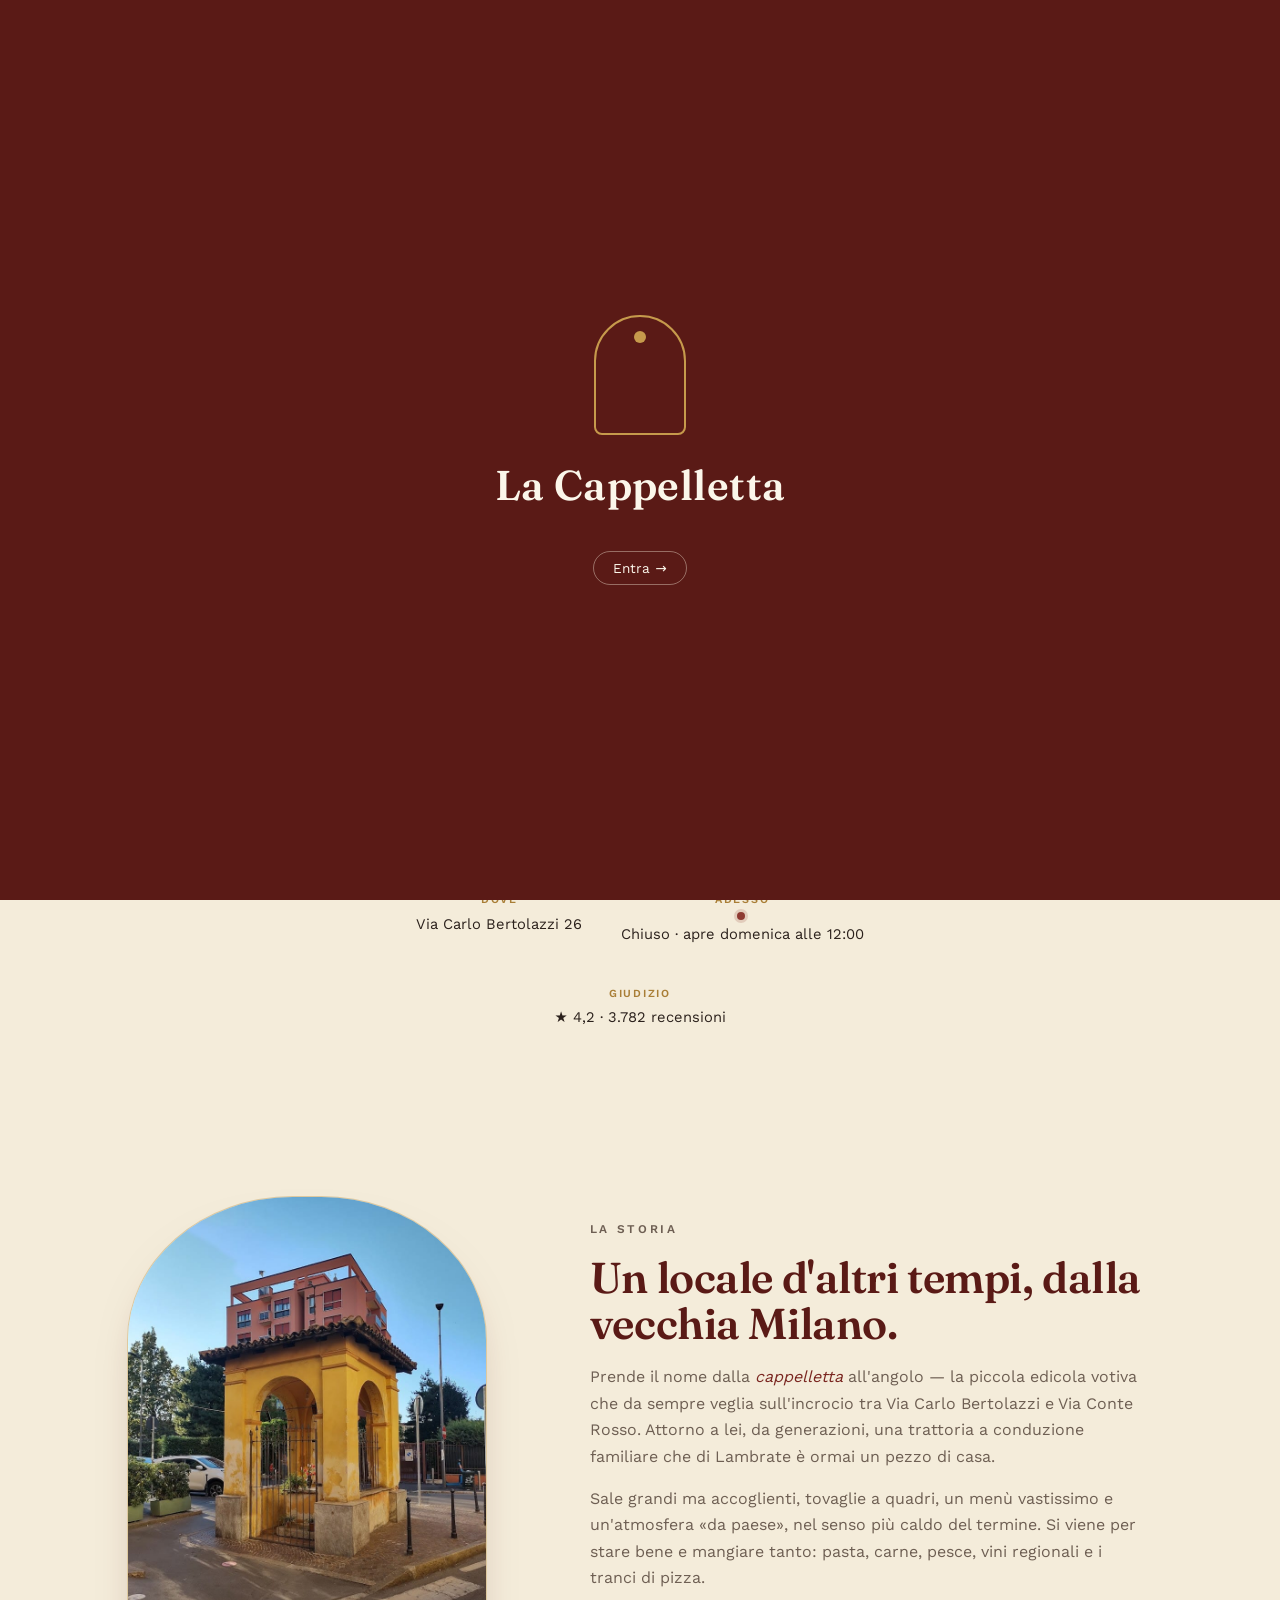
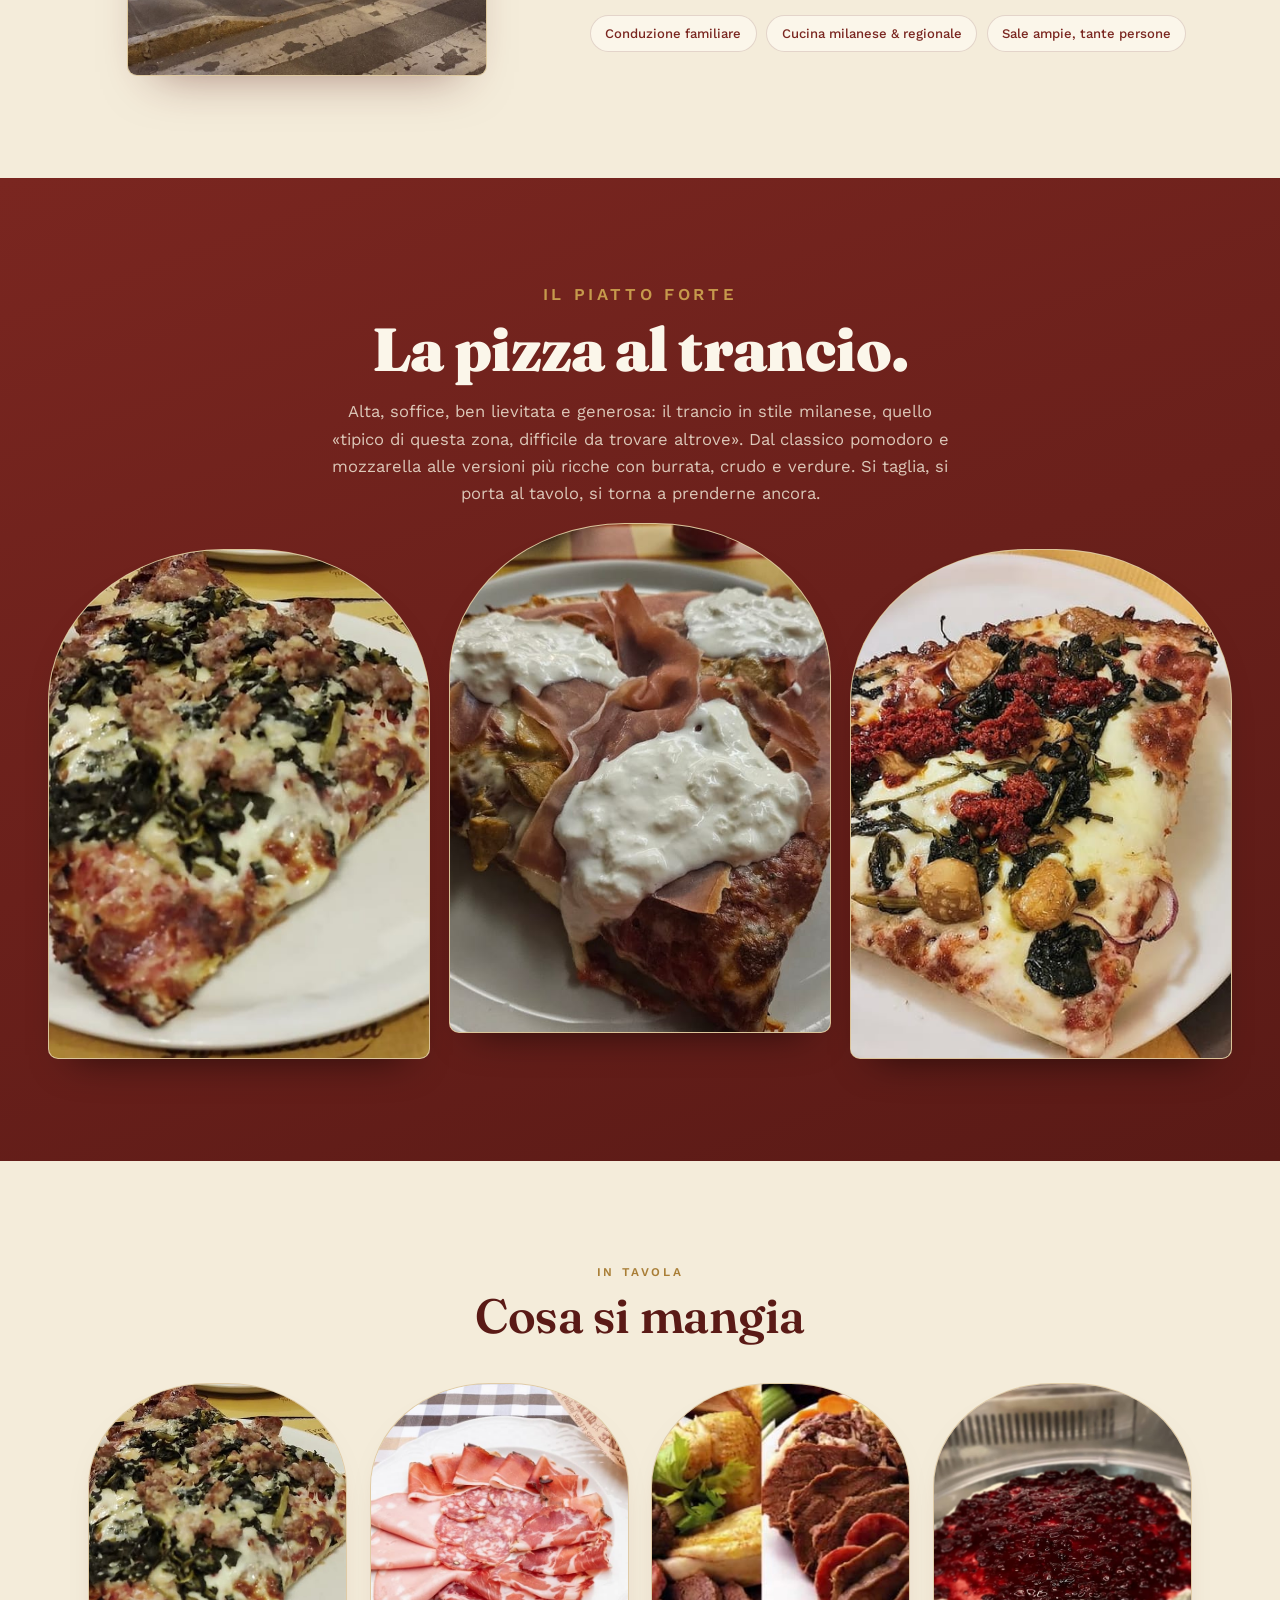
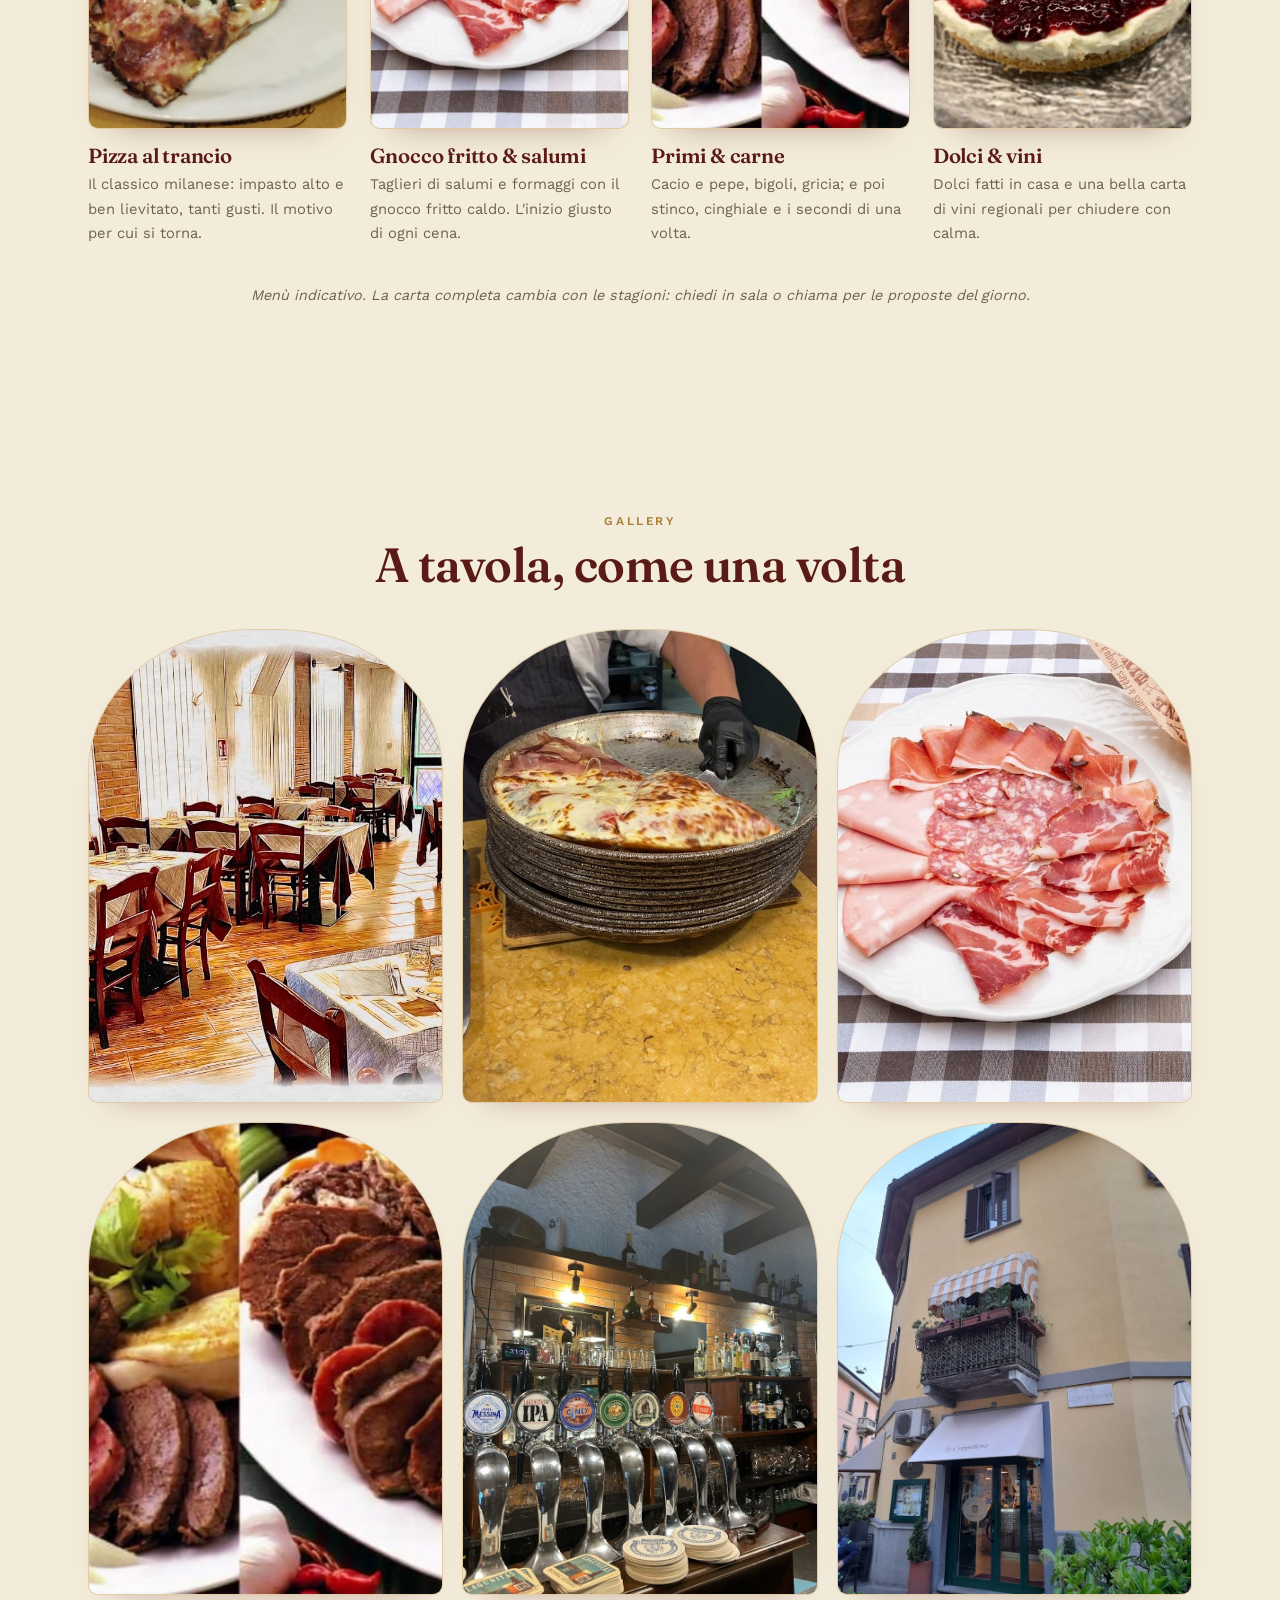
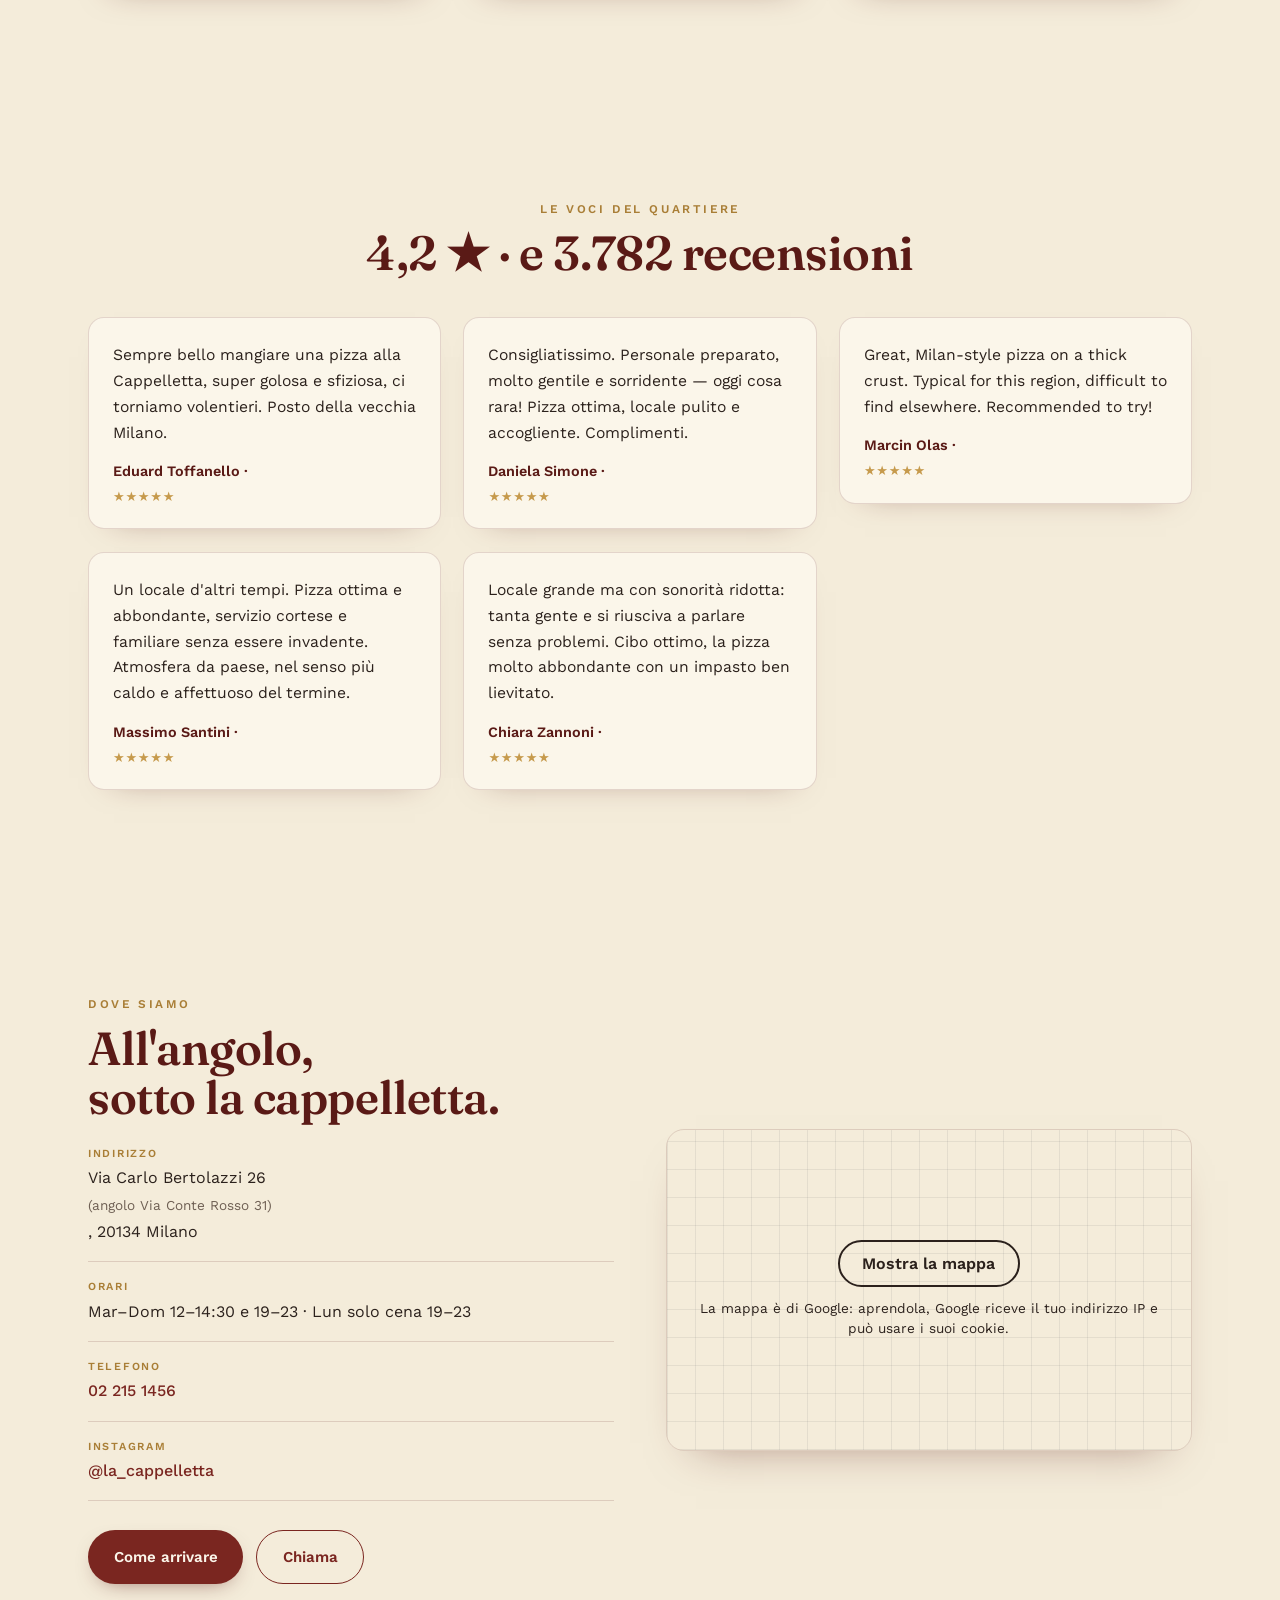
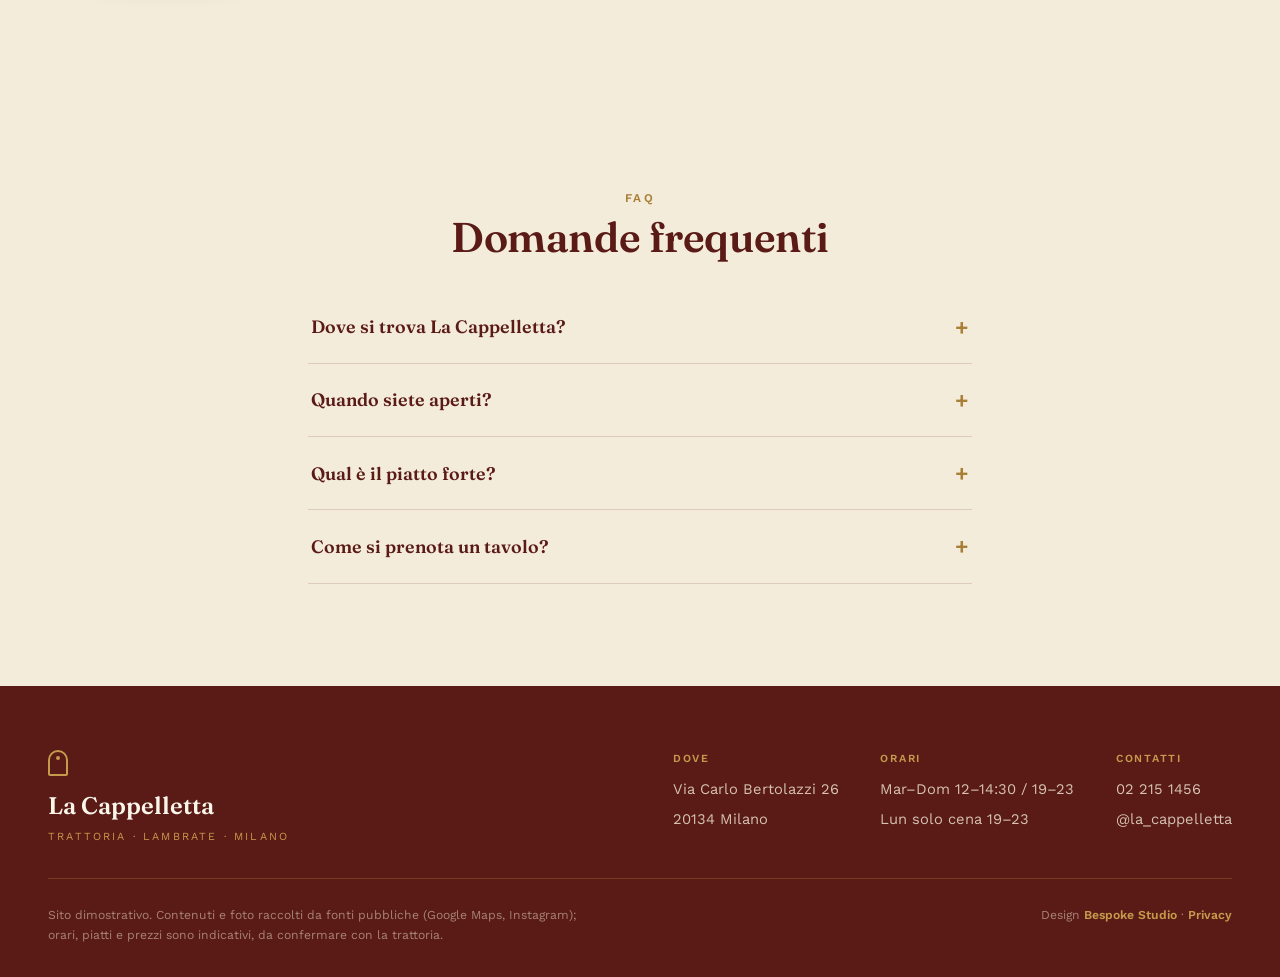
==== commit f5ffeeac: "Privacy e pulizia: caratteri sul sito, mappa al clic, informativa, noindex - caratteri copiati nel s" ====
--- a/index.html
+++ b/index.html
@@ -3,6 +3,7 @@
 <head>
 <meta charset="UTF-8" />
 <meta name="viewport" content="width=device-width, initial-scale=1.0" />
+<meta name="robots" content="noindex">
 <title>La Cappelletta — trattoria & pizza al trancio a Lambrate · Milano</title>
 <meta name="description" content="La Cappelletta: storica trattoria a conduzione familiare a Lambrate (Via Carlo Bertolazzi 26, Milano). Famosa per la pizza al trancio, il gnocco fritto e i grandi tranci. Un locale d'altri tempi, dalla vecchia Milano." />
 <link rel="canonical" href="https://rotenzark.github.io/la-cappelletta/" />
@@ -21,27 +22,68 @@
 <link rel="icon" href="img/favicon.svg" type="image/svg+xml" />
 <link rel="icon" href="img/favicon-32.png" sizes="32x32" type="image/png" />
 <link rel="apple-touch-icon" href="img/apple-touch-icon.png" />
-<link rel="preconnect" href="https://fonts.googleapis.com" />
-<link rel="preconnect" href="https://fonts.gstatic.com" crossorigin />
-<link href="https://fonts.googleapis.com/css2?family=Fraunces:ital,opsz,wght@0,9..144,400;0,9..144,600;0,9..144,900;1,9..144,400;1,9..144,600&family=Work+Sans:wght@400;500;600&display=swap" rel="stylesheet" />
+<link rel="stylesheet" href="fonts/fonts.css?v=1">
 <link rel="stylesheet" href="css/styles.css?v=1" />
 <script type="application/ld+json">
 {
-  "@context": "https://schema.org", "@type": "Restaurant",
+  "@context": "https://schema.org",
+  "@type": "Restaurant",
   "name": "La Cappelletta",
   "description": "Storica trattoria a conduzione familiare a Lambrate, Milano: pizza al trancio, gnocco fritto, salumi, primi della casa e carni.",
   "url": "https://rotenzark.github.io/la-cappelletta/",
-  "telephone": "+39022151456", "priceRange": "€€",
-  "servesCuisine": ["Italiana", "Pizza al trancio", "Trattoria"],
+  "telephone": "+39022151456",
+  "priceRange": "€€",
+  "servesCuisine": [
+    "Italiana",
+    "Pizza al trancio",
+    "Trattoria"
+  ],
   "image": "https://rotenzark.github.io/la-cappelletta/img/hero-facade.jpg",
-  "address": { "@type": "PostalAddress", "streetAddress": "Via Carlo Bertolazzi 26", "addressLocality": "Milano", "postalCode": "20134", "addressCountry": "IT" },
-  "geo": { "@type": "GeoCoordinates", "latitude": 45.4844168, "longitude": 9.2423525 },
-  "aggregateRating": { "@type": "AggregateRating", "ratingValue": "4.2", "reviewCount": "3782" },
+  "address": {
+    "@type": "PostalAddress",
+    "streetAddress": "Via Carlo Bertolazzi 26",
+    "addressLocality": "Milano",
+    "postalCode": "20134",
+    "addressCountry": "IT"
+  },
+  "geo": {
+    "@type": "GeoCoordinates",
+    "latitude": 45.4844168,
+    "longitude": 9.2423525
+  },
   "openingHoursSpecification": [
-    { "@type": "OpeningHoursSpecification", "dayOfWeek": ["Tuesday","Wednesday","Thursday","Friday","Saturday","Sunday"], "opens": "12:00", "closes": "14:30" },
-    { "@type": "OpeningHoursSpecification", "dayOfWeek": ["Monday","Tuesday","Wednesday","Thursday","Friday","Saturday","Sunday"], "opens": "19:00", "closes": "23:00" }
+    {
+      "@type": "OpeningHoursSpecification",
+      "dayOfWeek": [
+        "Tuesday",
+        "Wednesday",
+        "Thursday",
+        "Friday",
+        "Saturday",
+        "Sunday"
+      ],
+      "opens": "12:00",
+      "closes": "14:30"
+    },
+    {
+      "@type": "OpeningHoursSpecification",
+      "dayOfWeek": [
+        "Monday",
+        "Tuesday",
+        "Wednesday",
+        "Thursday",
+        "Friday",
+        "Saturday",
+        "Sunday"
+      ],
+      "opens": "19:00",
+      "closes": "23:00"
+    }
   ],
-  "sameAs": ["https://instagram.com/la_cappelletta", "https://trattorialacappelletta.it"]
+  "sameAs": [
+    "https://instagram.com/la_cappelletta",
+    "https://trattorialacappelletta.it"
+  ]
 }
 </script>
 <script type="application/ld+json">
@@ -179,10 +221,10 @@
 <section id="recensioni" class="section recensioni">
   <div class="rev-head reveal"><p class="kicker" data-i18n="rev.kicker">Le voci del quartiere</p><h2 data-i18n="rev.h2">4,2 ★ · e 3.782 recensioni</h2></div>
   <div class="rev-grid">
-    <blockquote class="rev reveal"><p>Sempre bello mangiare una pizza alla Cappelletta, super golosa e sfiziosa, ci torniamo volentieri. Posto della vecchia Milano.</p><cite>Eduard Toffanello · <span>★★★★★</span></cite></blockquote>
-    <blockquote class="rev reveal reveal-d1"><p>Un locale d'altri tempi. Pizza ottima e abbondante, servizio cortese e familiare senza essere invadente. Atmosfera da paese, nel senso più caldo e affettuoso del termine.</p><cite>Massimo Santini · <span>★★★★★</span></cite></blockquote>
+    <blockquote class="rev reveal"><p lang="it">Sempre bello mangiare una pizza alla Cappelletta, super golosa e sfiziosa, ci torniamo volentieri. Posto della vecchia Milano.</p><cite>Eduard Toffanello · <span>★★★★★</span></cite></blockquote>
+    <blockquote class="rev reveal reveal-d1"><p lang="it">Un locale d'altri tempi. Pizza ottima e abbondante, servizio cortese e familiare senza essere invadente. Atmosfera da paese, nel senso più caldo e affettuoso del termine.</p><cite>Massimo Santini · <span>★★★★★</span></cite></blockquote>
     <blockquote class="rev reveal reveal-d2"><p>Consigliatissimo. Personale preparato, molto gentile e sorridente — oggi cosa rara! Pizza ottima, locale pulito e accogliente. Complimenti.</p><cite>Daniela Simone · <span>★★★★★</span></cite></blockquote>
-    <blockquote class="rev reveal"><p>Locale grande ma con sonorità ridotta: tanta gente e si riusciva a parlare senza problemi. Cibo ottimo, la pizza molto abbondante con un impasto ben lievitato.</p><cite>Chiara Zannoni · <span>★★★★★</span></cite></blockquote>
+    <blockquote class="rev reveal"><p lang="it">Locale grande ma con sonorità ridotta: tanta gente e si riusciva a parlare senza problemi. Cibo ottimo, la pizza molto abbondante con un impasto ben lievitato.</p><cite>Chiara Zannoni · <span>★★★★★</span></cite></blockquote>
     <blockquote class="rev reveal reveal-d1"><p>Great, Milan-style pizza on a thick crust. Typical for this region, difficult to find elsewhere. Recommended to try!</p><cite>Marcin Olas · <span>★★★★★</span></cite></blockquote>
   </div>
 </section>
@@ -204,7 +246,7 @@
         <a class="btn btn-line" href="tel:+39022151456" data-i18n="dove.call">Chiama</a>
       </div>
     </div>
-    <div class="dove-map reveal"><iframe title="Mappa La Cappelletta" src="https://www.google.com/maps?q=La+Cappelletta+Via+Carlo+Bertolazzi+26+Milano&output=embed" loading="lazy" referrerpolicy="no-referrer-when-downgrade"></iframe></div>
+    <div class="dove-map reveal"><div class="mappa-clic" data-mappa-clic style="--mappa-h: 320px"><template><iframe title="Mappa La Cappelletta" src="https://www.google.com/maps?q=La+Cappelletta+Via+Carlo+Bertolazzi+26+Milano&output=embed" loading="lazy" referrerpolicy="no-referrer-when-downgrade"></iframe></template><div class="mappa-clic__velo"><a class="mappa-clic__btn" href="https://www.google.com/maps/dir/?api=1&destination=La+Cappelletta+Via+Carlo+Bertolazzi+26+Milano" target="_blank" rel="noopener">Mostra la mappa</a><p class="mappa-clic__nota">La mappa è di Google: aprendola, Google riceve il tuo indirizzo IP e può usare i suoi cookie.</p></div></div></div>
   </div>
 </section>
 
@@ -230,7 +272,7 @@
   </div>
   <div class="foot-bottom">
     <p data-i18n="foot.disclaimer">Sito dimostrativo. Contenuti e foto raccolti da fonti pubbliche (Google Maps, Instagram); orari, piatti e prezzi sono indicativi, da confermare con la trattoria.</p>
-    <p class="foot-credit">Design <a href="https://bespokestud.io" target="_blank" rel="noopener">Bespoke Studio</a></p>
+    <p class="foot-credit">Design <a href="https://bespokestud.io" target="_blank" rel="noopener">Bespoke Studio</a> · <a href="privacy.html">Privacy</a></p>
   </div>
 </footer>
 
@@ -242,5 +284,6 @@
 
 <div id="lightbox" aria-hidden="true"><button id="lb-close" aria-label="Chiudi">✕</button><img id="lb-img" src="" alt="" /></div>
 <script src="js/main.js?v=1"></script>
+<script src="js/mappa-clic.js?v=1" defer></script>
 </body>
 </html>
--- a/fonts/fonts.css
+++ b/fonts/fonts.css
@@ -0,0 +1,217 @@
+/* Caratteri ospitati sul sito: nessuna richiesta a Google Fonts o Fontshare (giro privacy 1/10/2026). Licenze in LICENSE.txt. */
+/* vietnamese */
+@font-face {
+  font-family: 'Fraunces';
+  font-style: italic;
+  font-weight: 400;
+  font-display: swap;
+  src: url(fraunces-v38-6NU58FyLNQOQZAnv9ZwNjucMHVn85Ni7emAe9lKqZTnbB-gzTK0K1ChjdfeQ_5Y.woff2) format('woff2');
+  unicode-range: U+0102-0103, U+0110-0111, U+0128-0129, U+0168-0169, U+01A0-01A1, U+01AF-01B0, U+0300-0301, U+0303-0304, U+0308-0309, U+0323, U+0329, U+1EA0-1EF9, U+20AB;
+}
+/* latin-ext */
+@font-face {
+  font-family: 'Fraunces';
+  font-style: italic;
+  font-weight: 400;
+  font-display: swap;
+  src: url(fraunces-v38-6NU58FyLNQOQZAnv9ZwNjucMHVn85Ni7emAe9lKqZTnbB-gzTK0K1ChjdPeQ_5Y.woff2) format('woff2');
+  unicode-range: U+0100-02BA, U+02BD-02C5, U+02C7-02CC, U+02CE-02D7, U+02DD-02FF, U+0304, U+0308, U+0329, U+1D00-1DBF, U+1E00-1E9F, U+1EF2-1EFF, U+2020, U+20A0-20AB, U+20AD-20C0, U+2113, U+2C60-2C7F, U+A720-A7FF;
+}
+/* latin */
+@font-face {
+  font-family: 'Fraunces';
+  font-style: italic;
+  font-weight: 400;
+  font-display: swap;
+  src: url(fraunces-v38-6NU58FyLNQOQZAnv9ZwNjucMHVn85Ni7emAe9lKqZTnbB-gzTK0K1ChjeveQ.woff2) format('woff2');
+  unicode-range: U+0000-00FF, U+0131, U+0152-0153, U+02BB-02BC, U+02C6, U+02DA, U+02DC, U+0304, U+0308, U+0329, U+2000-206F, U+20AC, U+2122, U+2191, U+2193, U+2212, U+2215, U+FEFF, U+FFFD;
+}
+/* vietnamese */
+@font-face {
+  font-family: 'Fraunces';
+  font-style: italic;
+  font-weight: 600;
+  font-display: swap;
+  src: url(fraunces-v38-6NU58FyLNQOQZAnv9ZwNjucMHVn85Ni7emAe9lKqZTnbB-gzTK0K1ChjdfeQ_5Y.woff2) format('woff2');
+  unicode-range: U+0102-0103, U+0110-0111, U+0128-0129, U+0168-0169, U+01A0-01A1, U+01AF-01B0, U+0300-0301, U+0303-0304, U+0308-0309, U+0323, U+0329, U+1EA0-1EF9, U+20AB;
+}
+/* latin-ext */
+@font-face {
+  font-family: 'Fraunces';
+  font-style: italic;
+  font-weight: 600;
+  font-display: swap;
+  src: url(fraunces-v38-6NU58FyLNQOQZAnv9ZwNjucMHVn85Ni7emAe9lKqZTnbB-gzTK0K1ChjdPeQ_5Y.woff2) format('woff2');
+  unicode-range: U+0100-02BA, U+02BD-02C5, U+02C7-02CC, U+02CE-02D7, U+02DD-02FF, U+0304, U+0308, U+0329, U+1D00-1DBF, U+1E00-1E9F, U+1EF2-1EFF, U+2020, U+20A0-20AB, U+20AD-20C0, U+2113, U+2C60-2C7F, U+A720-A7FF;
+}
+/* latin */
+@font-face {
+  font-family: 'Fraunces';
+  font-style: italic;
+  font-weight: 600;
+  font-display: swap;
+  src: url(fraunces-v38-6NU58FyLNQOQZAnv9ZwNjucMHVn85Ni7emAe9lKqZTnbB-gzTK0K1ChjeveQ.woff2) format('woff2');
+  unicode-range: U+0000-00FF, U+0131, U+0152-0153, U+02BB-02BC, U+02C6, U+02DA, U+02DC, U+0304, U+0308, U+0329, U+2000-206F, U+20AC, U+2122, U+2191, U+2193, U+2212, U+2215, U+FEFF, U+FFFD;
+}
+/* vietnamese */
+@font-face {
+  font-family: 'Fraunces';
+  font-style: normal;
+  font-weight: 400;
+  font-display: swap;
+  src: url(fraunces-v38-6NU78FyLNQOQZAnv9bYEvDiIdE9Ea92uemAk_WBq8U_9v0c2Wa0KxCBTeO-U.woff2) format('woff2');
+  unicode-range: U+0102-0103, U+0110-0111, U+0128-0129, U+0168-0169, U+01A0-01A1, U+01AF-01B0, U+0300-0301, U+0303-0304, U+0308-0309, U+0323, U+0329, U+1EA0-1EF9, U+20AB;
+}
+/* latin-ext */
+@font-face {
+  font-family: 'Fraunces';
+  font-style: normal;
+  font-weight: 400;
+  font-display: swap;
+  src: url(fraunces-v38-6NU78FyLNQOQZAnv9bYEvDiIdE9Ea92uemAk_WBq8U_9v0c2Wa0KxCFTeO-U.woff2) format('woff2');
+  unicode-range: U+0100-02BA, U+02BD-02C5, U+02C7-02CC, U+02CE-02D7, U+02DD-02FF, U+0304, U+0308, U+0329, U+1D00-1DBF, U+1E00-1E9F, U+1EF2-1EFF, U+2020, U+20A0-20AB, U+20AD-20C0, U+2113, U+2C60-2C7F, U+A720-A7FF;
+}
+/* latin */
+@font-face {
+  font-family: 'Fraunces';
+  font-style: normal;
+  font-weight: 400;
+  font-display: swap;
+  src: url(fraunces-v38-6NU78FyLNQOQZAnv9bYEvDiIdE9Ea92uemAk_WBq8U_9v0c2Wa0KxC9TeA.woff2) format('woff2');
+  unicode-range: U+0000-00FF, U+0131, U+0152-0153, U+02BB-02BC, U+02C6, U+02DA, U+02DC, U+0304, U+0308, U+0329, U+2000-206F, U+20AC, U+2122, U+2191, U+2193, U+2212, U+2215, U+FEFF, U+FFFD;
+}
+/* vietnamese */
+@font-face {
+  font-family: 'Fraunces';
+  font-style: normal;
+  font-weight: 600;
+  font-display: swap;
+  src: url(fraunces-v38-6NU78FyLNQOQZAnv9bYEvDiIdE9Ea92uemAk_WBq8U_9v0c2Wa0KxCBTeO-U.woff2) format('woff2');
+  unicode-range: U+0102-0103, U+0110-0111, U+0128-0129, U+0168-0169, U+01A0-01A1, U+01AF-01B0, U+0300-0301, U+0303-0304, U+0308-0309, U+0323, U+0329, U+1EA0-1EF9, U+20AB;
+}
+/* latin-ext */
+@font-face {
+  font-family: 'Fraunces';
+  font-style: normal;
+  font-weight: 600;
+  font-display: swap;
+  src: url(fraunces-v38-6NU78FyLNQOQZAnv9bYEvDiIdE9Ea92uemAk_WBq8U_9v0c2Wa0KxCFTeO-U.woff2) format('woff2');
+  unicode-range: U+0100-02BA, U+02BD-02C5, U+02C7-02CC, U+02CE-02D7, U+02DD-02FF, U+0304, U+0308, U+0329, U+1D00-1DBF, U+1E00-1E9F, U+1EF2-1EFF, U+2020, U+20A0-20AB, U+20AD-20C0, U+2113, U+2C60-2C7F, U+A720-A7FF;
+}
+/* latin */
+@font-face {
+  font-family: 'Fraunces';
+  font-style: normal;
+  font-weight: 600;
+  font-display: swap;
+  src: url(fraunces-v38-6NU78FyLNQOQZAnv9bYEvDiIdE9Ea92uemAk_WBq8U_9v0c2Wa0KxC9TeA.woff2) format('woff2');
+  unicode-range: U+0000-00FF, U+0131, U+0152-0153, U+02BB-02BC, U+02C6, U+02DA, U+02DC, U+0304, U+0308, U+0329, U+2000-206F, U+20AC, U+2122, U+2191, U+2193, U+2212, U+2215, U+FEFF, U+FFFD;
+}
+/* vietnamese */
+@font-face {
+  font-family: 'Fraunces';
+  font-style: normal;
+  font-weight: 900;
+  font-display: swap;
+  src: url(fraunces-v38-6NU78FyLNQOQZAnv9bYEvDiIdE9Ea92uemAk_WBq8U_9v0c2Wa0KxCBTeO-U.woff2) format('woff2');
+  unicode-range: U+0102-0103, U+0110-0111, U+0128-0129, U+0168-0169, U+01A0-01A1, U+01AF-01B0, U+0300-0301, U+0303-0304, U+0308-0309, U+0323, U+0329, U+1EA0-1EF9, U+20AB;
+}
+/* latin-ext */
+@font-face {
+  font-family: 'Fraunces';
+  font-style: normal;
+  font-weight: 900;
+  font-display: swap;
+  src: url(fraunces-v38-6NU78FyLNQOQZAnv9bYEvDiIdE9Ea92uemAk_WBq8U_9v0c2Wa0KxCFTeO-U.woff2) format('woff2');
+  unicode-range: U+0100-02BA, U+02BD-02C5, U+02C7-02CC, U+02CE-02D7, U+02DD-02FF, U+0304, U+0308, U+0329, U+1D00-1DBF, U+1E00-1E9F, U+1EF2-1EFF, U+2020, U+20A0-20AB, U+20AD-20C0, U+2113, U+2C60-2C7F, U+A720-A7FF;
+}
+/* latin */
+@font-face {
+  font-family: 'Fraunces';
+  font-style: normal;
+  font-weight: 900;
+  font-display: swap;
+  src: url(fraunces-v38-6NU78FyLNQOQZAnv9bYEvDiIdE9Ea92uemAk_WBq8U_9v0c2Wa0KxC9TeA.woff2) format('woff2');
+  unicode-range: U+0000-00FF, U+0131, U+0152-0153, U+02BB-02BC, U+02C6, U+02DA, U+02DC, U+0304, U+0308, U+0329, U+2000-206F, U+20AC, U+2122, U+2191, U+2193, U+2212, U+2215, U+FEFF, U+FFFD;
+}
+/* vietnamese */
+@font-face {
+  font-family: 'Work Sans';
+  font-style: normal;
+  font-weight: 400;
+  font-display: swap;
+  src: url(worksans-v24-QGYsz_wNahGAdqQ43Rh_c6Dpp_k.woff2) format('woff2');
+  unicode-range: U+0102-0103, U+0110-0111, U+0128-0129, U+0168-0169, U+01A0-01A1, U+01AF-01B0, U+0300-0301, U+0303-0304, U+0308-0309, U+0323, U+0329, U+1EA0-1EF9, U+20AB;
+}
+/* latin-ext */
+@font-face {
+  font-family: 'Work Sans';
+  font-style: normal;
+  font-weight: 400;
+  font-display: swap;
+  src: url(worksans-v24-QGYsz_wNahGAdqQ43Rh_cqDpp_k.woff2) format('woff2');
+  unicode-range: U+0100-02BA, U+02BD-02C5, U+02C7-02CC, U+02CE-02D7, U+02DD-02FF, U+0304, U+0308, U+0329, U+1D00-1DBF, U+1E00-1E9F, U+1EF2-1EFF, U+2020, U+20A0-20AB, U+20AD-20C0, U+2113, U+2C60-2C7F, U+A720-A7FF;
+}
+/* latin */
+@font-face {
+  font-family: 'Work Sans';
+  font-style: normal;
+  font-weight: 400;
+  font-display: swap;
+  src: url(worksans-v24-QGYsz_wNahGAdqQ43Rh_fKDp.woff2) format('woff2');
+  unicode-range: U+0000-00FF, U+0131, U+0152-0153, U+02BB-02BC, U+02C6, U+02DA, U+02DC, U+0304, U+0308, U+0329, U+2000-206F, U+20AC, U+2122, U+2191, U+2193, U+2212, U+2215, U+FEFF, U+FFFD;
+}
+/* vietnamese */
+@font-face {
+  font-family: 'Work Sans';
+  font-style: normal;
+  font-weight: 500;
+  font-display: swap;
+  src: url(worksans-v24-QGYsz_wNahGAdqQ43Rh_c6Dpp_k.woff2) format('woff2');
+  unicode-range: U+0102-0103, U+0110-0111, U+0128-0129, U+0168-0169, U+01A0-01A1, U+01AF-01B0, U+0300-0301, U+0303-0304, U+0308-0309, U+0323, U+0329, U+1EA0-1EF9, U+20AB;
+}
+/* latin-ext */
+@font-face {
+  font-family: 'Work Sans';
+  font-style: normal;
+  font-weight: 500;
+  font-display: swap;
+  src: url(worksans-v24-QGYsz_wNahGAdqQ43Rh_cqDpp_k.woff2) format('woff2');
+  unicode-range: U+0100-02BA, U+02BD-02C5, U+02C7-02CC, U+02CE-02D7, U+02DD-02FF, U+0304, U+0308, U+0329, U+1D00-1DBF, U+1E00-1E9F, U+1EF2-1EFF, U+2020, U+20A0-20AB, U+20AD-20C0, U+2113, U+2C60-2C7F, U+A720-A7FF;
+}
+/* latin */
+@font-face {
+  font-family: 'Work Sans';
+  font-style: normal;
+  font-weight: 500;
+  font-display: swap;
+  src: url(worksans-v24-QGYsz_wNahGAdqQ43Rh_fKDp.woff2) format('woff2');
+  unicode-range: U+0000-00FF, U+0131, U+0152-0153, U+02BB-02BC, U+02C6, U+02DA, U+02DC, U+0304, U+0308, U+0329, U+2000-206F, U+20AC, U+2122, U+2191, U+2193, U+2212, U+2215, U+FEFF, U+FFFD;
+}
+/* vietnamese */
+@font-face {
+  font-family: 'Work Sans';
+  font-style: normal;
+  font-weight: 600;
+  font-display: swap;
+  src: url(worksans-v24-QGYsz_wNahGAdqQ43Rh_c6Dpp_k.woff2) format('woff2');
+  unicode-range: U+0102-0103, U+0110-0111, U+0128-0129, U+0168-0169, U+01A0-01A1, U+01AF-01B0, U+0300-0301, U+0303-0304, U+0308-0309, U+0323, U+0329, U+1EA0-1EF9, U+20AB;
+}
+/* latin-ext */
+@font-face {
+  font-family: 'Work Sans';
+  font-style: normal;
+  font-weight: 600;
+  font-display: swap;
+  src: url(worksans-v24-QGYsz_wNahGAdqQ43Rh_cqDpp_k.woff2) format('woff2');
+  unicode-range: U+0100-02BA, U+02BD-02C5, U+02C7-02CC, U+02CE-02D7, U+02DD-02FF, U+0304, U+0308, U+0329, U+1D00-1DBF, U+1E00-1E9F, U+1EF2-1EFF, U+2020, U+20A0-20AB, U+20AD-20C0, U+2113, U+2C60-2C7F, U+A720-A7FF;
+}
+/* latin */
+@font-face {
+  font-family: 'Work Sans';
+  font-style: normal;
+  font-weight: 600;
+  font-display: swap;
+  src: url(worksans-v24-QGYsz_wNahGAdqQ43Rh_fKDp.woff2) format('woff2');
+  unicode-range: U+0000-00FF, U+0131, U+0152-0153, U+02BB-02BC, U+02C6, U+02DA, U+02DC, U+0304, U+0308, U+0329, U+2000-206F, U+20AC, U+2122, U+2191, U+2193, U+2212, U+2215, U+FEFF, U+FFFD;
+}
--- a/css/styles.css
+++ b/css/styles.css
@@ -220,3 +220,12 @@
   .reveal{opacity:1;transform:none}
   html{scroll-behavior:auto}
 }
+
+/*MAPPACLIC*/
+/* la mappa Google si carica solo al clic (giro privacy 1/10/2026) */
+.mappa-clic { display: flex; align-items: center; justify-content: center; width: 100%; height: 100%; min-height: var(--mappa-h, 320px); box-sizing: border-box; padding: 24px; text-align: center; background: repeating-linear-gradient(0deg, rgba(127, 127, 127, 0.14) 0 1px, transparent 1px 28px), repeating-linear-gradient(90deg, rgba(127, 127, 127, 0.14) 0 1px, transparent 1px 28px); }
+.mappa-clic__velo { display: flex; flex-direction: column; align-items: center; gap: 12px; max-width: 32em; }
+.mappa-clic__btn { display: inline-block; padding: 0.75em 1.4em; border: 2px solid currentColor; border-radius: 999px; color: inherit; font: inherit; font-weight: 600; line-height: 1.2; text-decoration: none; background: transparent; cursor: pointer; }
+.mappa-clic__btn:hover, .mappa-clic__btn:focus-visible { text-decoration: underline; }
+.mappa-clic__nota { margin: 0; font-size: 0.85em; line-height: 1.45; }
+/*/MAPPACLIC*/
